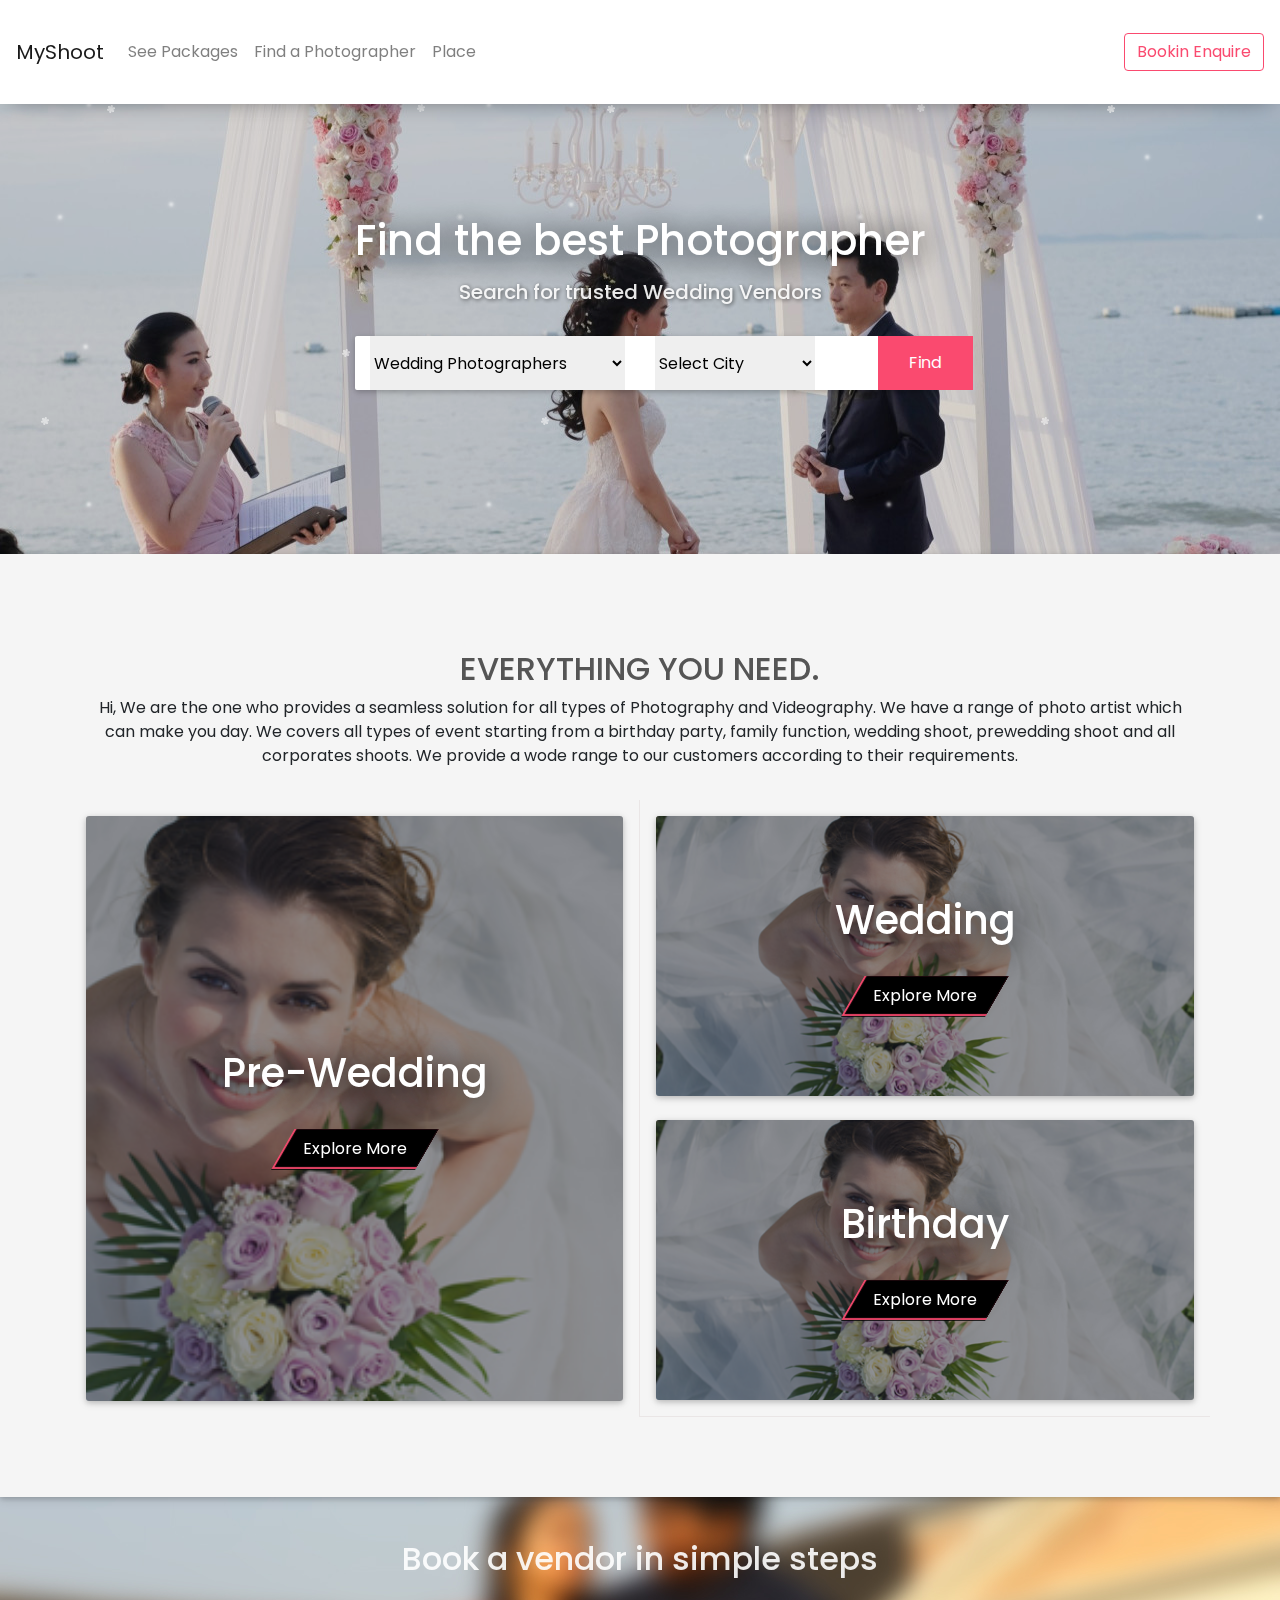
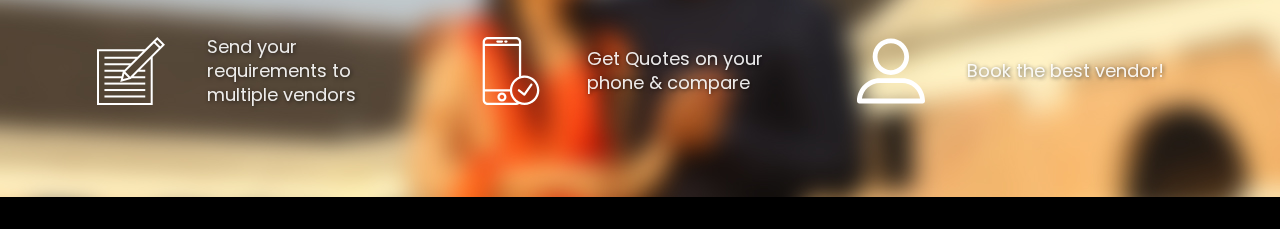
==== index.html @ 4dce5f22 "banner-2 changes" ====
<!DOCTYPE html>
<html>
<head>
	<meta charset="utf-8">
    <meta name="viewport" content="width=device-width, initial-scale=1, shrink-to-fit=no">
    <!-- Bootstrap CSS -->
   <!--  <link rel="stylesheet" href="https://maxcdn.bootstrapcdn.com/bootstrap/4.0.0/css/bootstrap.min.css" integrity="sha384-Gn5384xqQ1aoWXA+058RXPxPg6fy4IWvTNh0E263XmFcJlSAwiGgFAW/dAiS6JXm" crossorigin="anonymous"> -->
   <link rel="stylesheet" type="text/css" href="thirdParty/bootstrap-v4/css/bootstrap.min.css">
      <!-- Google Fonts -->
    <!-- <link href="https://fonts.googleapis.com/css?family=Open+Sans:400,600,700" rel="stylesheet"> -->
    <link href="https://fonts.googleapis.com/css?family=Poppins:400,500,600,700" rel="stylesheet">
	<!-- <link href="https://fonts.googleapis.com/css?family=Open+Sans:300,400" rel="stylesheet">
	<script src="https://ajax.googleapis.com/ajax/libs/jquery/3.3.1/jquery.min.js"></script> -->
	<!-- <script src="js/jquery.min.js"></script> -->
	<!-- <link rel="stylesheet" href="css/font-awesome.css"> -->
	<link rel="stylesheet" href="css/global.css">
</head>
<style type="text/css">

</style>
<body>
	<header>
		<nav class="navbar fixed-top navbar-expand-lg navbar-light bg-light nav-down">
		  <a class="navbar-brand" href="#">MyShoot</a>
		  <button class="navbar-toggler" type="button" data-toggle="collapse" data-target="#navbarTogglerDemo02" aria-controls="navbarTogglerDemo02" aria-expanded="false" aria-label="Toggle navigation">
		    <span class="navbar-toggler-icon"></span>
		  </button>

		  <div class="collapse navbar-collapse" id="navbarTogglerDemo02">
		    <ul class="navbar-nav mr-auto mt-2 mt-lg-0">
		      <li class="nav-item">
		        <a class="nav-link" href="#">See Packages <span class="sr-only">(current)</span></a>
		      </li>
		      <li class="nav-item">
		        <a class="nav-link" href="#">Find a Photographer</a>
		      </li>
		      <li class="nav-item">
		        <a class="nav-link" href="#">Place</a>
		      </li>
		    </ul>
		    <form class="form-inline my-2 my-lg-0">
		      <!-- <input class="form-control mr-sm-2" type="search" placeholder="Search"> -->
		      <button class="btn btn-outline-success my-2 my-sm-0" type="submit">Bookin Enquire</button>
		    </form>
		  </div>
		</nav>
	</header>

	<div class="outer-wrapper">
		<div class="parallaxContainer"><!--parallaxContainer start-->
			<div id="snow"></div>
			<section>
				<h1>Find the best Photographer</h1>
				<h2>Search for trusted Wedding Vendors</h2>
				<div class="banner-search">
					<div class="container">
						<div class="row">
						<div class="col-md-6">
							<select>
							  <option value="photographers">Wedding Photographers </option>
							  <option value="saab">Saab</option>
							  <option value="mercedes">Mercedes</option>
							  <option value="audi">Audi</option>
							</select>
						</div>
						<div class="col-md-4">
							<select>
							  <option value="city">Select City</option>
							  <option value="saab">Saab</option>
							  <option value="mercedes">Mercedes</option>
							  <option value="audi">Audi</option>
							</select>
						</div>
						<div class="col-md-2 find">
							<button type="button" class="btn">Find</button>
						</div>
						</div>
					</div>
				</div>
		    </section>
			 <div class="parallax">
			 	<div class="overlay"></div>
			 	<img src="img/parallax/1.jpg" alt="testing">
			 </div>	
		</div><!--parallaxContainer closed-->

		<div class="wrapper shoot"><!--wrapper start-->
			<div class="container">
				<div class="row">
						<div class="col-md-12 shoot__type">
							<h2>EVERYTHING YOU NEED.</h2>
							<p>Hi, We are the one who provides a seamless solution for all types of Photography and Videography. We have a range of photo artist which can make you day. We covers all types of event starting from a birthday party, family function, wedding shoot, prewedding shoot and all corporates shoots. We provide a wode range to our customers according to their requirements.</p>
						</div>
						<div class="col-md-6 shoot__type" style="border-right: 1px solid #eae6e6;" >
							<a href="#" style="background-image: url(img/thumb/01.jpg)">
								<div class="content-container">
									<h2>Pre-Wedding</h2>
									<div class="button scan-glitch">
                     					<span class="background-container"></span>
				                        <span class="text">Explore More</span>
				                    </div>
								</div>	
							</a>
						</div>
						<div class="col-md-6 shoot__type" style="border-bottom: 1px solid #eae6e6;" >
							<div style="margin-bottom: 1.5rem;">
								<a href="#" style="background-image: url(img/thumb/01.jpg)">
									<div class="content-container">
										<h2>Wedding</h2>
										<div class="button scan-glitch">
                         					<span class="background-container"></span>
					                        <span class="text">Explore More</span>
					                    </div>
									</div>	
								</a>
							</div>
							<div>
								<a href="#" style="background-image: url(img/thumb/01.jpg)">
									<div class="content-container">
										<h2>Birthday</h2>
										<div class="button scan-glitch">
                         					<span class="background-container"></span>
					                        <span class="text">Explore More</span>
					                    </div>
									</div>	
								</a>
							</div>
						</div>		
				 </div>
			</div>
		</div><!--wrapper closed-->

		<div class="parallaxContainer vendors"><!--parallaxContainer start-->
		    <div class="section">
		      <div class="container">
		        <div class="row">
		          <h2>Book a vendor in simple steps</h2>
		        </div>

		        <div class="row">
		        	<ul class="col-md-12">
		        		<li class="col-md-4 col-sm-12">
		        			<div class="col-md-4 icon"><img src="img/icon/note.svg"/></div>
		        			<div class="col-md-8 content">Send your requirements to multiple vendors</div>
		        		</li>
		        		<li class="col-md-4 col-sm-12">
		        			<div class="col-md-4 icon"><img src="img/icon/smartphone.svg"/></div>
		        			<div class="col-md-8 content">Get Quotes on your phone & compare</div>
		        		</li>
		        		<li class="col-md-4 col-sm-12">
			        		<div class="col-md-4 icon"><img src="img/icon/profile.svg"/></div>
			        		<div class="col-md-8 content">Book the best vendor!</div>
		        		</li>
		        	</ul>
	        	</div>

		      </div>
		    </div>
		    <div class="parallax">
		    	<img src="img/parallax/2.jpg" alt="testing">
		    </div>
	    </div><!--parallaxContainer closed-->


	</div><!--outer-wrapper closed-->
	<footer>
		
	</footer>

		<script type="text/javascript">
			// http://codepen.io/viriava/pen/LxLYRP
		ScrollHideNav = function(domRef) {
		// Hide Header on on scroll down		
		//this.didScroll;
		this.lastScrollTop = 0;
		this.delta = 5;
		this.navbarHeight = $(domRef).outerHeight();		
		this.domRef = domRef;
		var instance = this;

		this.hasScrolled = function() {
		    var st = $(window).scrollTop();
		    
		    // Make sure they scroll more than delta
		    /*if(Math.abs(lastScrollTop - st) <= delta)
		        return;*/
		    
		    // If they scrolled down and are past the navbar, add class .nav-up.
		    // This is necessary so you never see what is "behind" the navbar.
		    if (st > instance.lastScrollTop /*&& st > navbarHeight*/){
		        // Scroll Down
		        $(instance.domRef).removeClass('nav-down').addClass('nav-up');
		    } else {
		        // Scroll Up
		        if(st + $(window).height() < $(document).height()) {
		            $(instance.domRef).removeClass('nav-up').addClass('nav-down');
		        }
		    }
		    
		    instance.lastScrollTop = st;
		};		
	};
	var scrollHideNav = new ScrollHideNav('.navbar');

	$(window).scroll(function(event){
	    scrollHideNav.hasScrolled();   
	});			
			
			
		</script>


		<script src="https://code.jquery.com/jquery-3.3.1.slim.min.js" integrity="sha384-q8i/X+965DzO0rT7abK41JStQIAqVgRVzpbzo5smXKp4YfRvH+8abtTE1Pi6jizo" crossorigin="anonymous"></script>
		<script src="https://cdnjs.cloudflare.com/ajax/libs/popper.js/1.14.3/umd/popper.min.js" integrity="sha384-ZMP7rVo3mIykV+2+9J3UJ46jBk0WLaUAdn689aCwoqbBJiSnjAK/l8WvCWPIPm49" crossorigin="anonymous"></script>
		<script src="https://stackpath.bootstrapcdn.com/bootstrap/4.1.1/js/bootstrap.min.js" integrity="sha384-smHYKdLADwkXOn1EmN1qk/HfnUcbVRZyYmZ4qpPea6sjB/pTJ0euyQp0Mk8ck+5T" crossorigin="anonymous"></script>

		<script src="thirdParty/js/materialize.js"></script>
        <script src="thirdParty/js/init.js"></script>

</body>
---- css/global.css ----
/*-----VARIABLES-----*/
body {
  /*font-family: 'Open Sans', sans-serif;*/
  font-family: 'Poppins', sans-serif; }

header .navbar {
  padding-top: 2rem;
  padding-bottom: 2rem; }
header .navbar.bg-light {
  background-color: #ffffff !important;
  -o-box-shadow: 0px 0px 25px -10px;
  -ms-box-shadow: 0px 0px 25px -10px;
  -moz-box-shadow: 0px 0px 25px -10px;
  -webkit-box-shadow: 0px 0px 25px -10px;
  box-shadow: 0px 0px 25px -10px; }
header .navbar button {
  border-color: #fa4a6f;
  color: #fa4a6f; }
  header .navbar button:hover {
    color: #ffffff;
    background: #fa4a6f;
    border-color: #fa4a6f; }

.nav-up {
  top: -69px; }

.outer-wrapper {
  /*display: flex;*/
  position: relative;
  margin-top: 54px; }

h1 {
  font-size: 2.5rem;
  line-height: 110%;
  color: #009688; }

.overlay {
  background: rgba(0, 0, 0, 0.15);
  position: absolute;
  height: 100%;
  z-index: 1;
  width: 100%; }

.parallaxContainer {
  width: 100%;
  height: auto;
  display: flex;
  line-height: 0;
  flex-wrap: wrap;
  background-size: cover;
  overflow: hidden;
  min-height: 500px;
  position: relative;
  align-items: center;
  justify-content: center;
  color: rgba(255, 255, 255, 0.9); }
  .parallaxContainer section {
    z-index: 312;
    text-align: center; }
    .parallaxContainer section h1 {
      font-size: 42px;
      color: #ffffff;
      margin: 0 0 1rem 0;
      text-shadow: -0.98px 0.17731rem 2rem #000001; }
    .parallaxContainer section h2 {
      font-size: 20px;
      text-shadow: 1px 1px 4px rgba(0, 0, 0, 0.6); }
    .parallaxContainer section .banner-search {
      background: #ffffff;
      border-radius: 2px;
      margin-top: 2rem;
      transition: box-shadow .25s;
      box-shadow: 0 2px 5px 0 rgba(0, 0, 0, 0.16), 0 2px 10px 0 rgba(0, 0, 0, 0.12); }
      .parallaxContainer section .banner-search select {
        width: 100%;
        border: none;
        padding: 0.91em 0; }
      .parallaxContainer section .banner-search .find {
        padding: 0; }
        .parallaxContainer section .banner-search .find button {
          width: 100%;
          height: 100%;
          color: #ffffff;
          border-radius: 0;
          background: #fa4a6f;
          position: absolute;
          border: none !important; }
          @media (min-width: 320px) and (max-width: 767px) {
            .parallaxContainer section .banner-search .find button {
              position: relative; } }
  .parallaxContainer .parallax {
    position: absolute;
    top: 0;
    left: 0;
    right: 0;
    bottom: 0;
    z-index: -1; }
    .parallaxContainer .parallax img {
      opacity: 0;
      position: absolute;
      left: 50%;
      bottom: 0;
      min-width: 100%;
      min-height: 100%;
      -webkit-transform: translate3d(0, 0, 0);
      transform: translate3d(0, 0, 0);
      -webkit-transform: translateX(-50%);
      transform: translateX(-50%); }

.wrapper {
  position: relative;
  padding: 5rem 0;
  background: #f5f5f5;
  box-shadow: 0 2px 5px 0 rgba(0, 0, 0, 0.16), 0 2px 10px 0 rgba(0, 0, 0, 0.12);
  transition: box-shadow .25s; }

.wrapper.shoot {
  box-shadow: 0 2px 5px 0 rgba(0, 0, 0, 0.16), 0 2px 10px 0 rgba(0, 0, 0, 0.12);
  text-align: center;
  transition: box-shadow .25s; }
  .wrapper.shoot .shoot__type {
    padding: 1rem; }
    .wrapper.shoot .shoot__type h2 {
      color: #555; }
    .wrapper.shoot .shoot__type a {
      height: 100%;
      display: block;
      padding-top: 40%;
      min-height: 280px;
      background: center/cover no-repeat;
      position: relative;
      text-transform: none;
      border-radius: 3px;
      transition: box-shadow .25s;
      box-shadow: 0 2px 5px 0 rgba(0, 0, 0, 0.16), 0 2px 10px 0 rgba(0, 0, 0, 0.12); }
      .wrapper.shoot .shoot__type a:before {
        content: '';
        background: rgba(32, 35, 45, 0.5);
        width: 100%;
        height: 100%;
        top: 0;
        display: block;
        position: absolute;
        border-radius: 3px; }
      .wrapper.shoot .shoot__type a .content-container {
        position: absolute;
        top: 50%;
        -webkit-transform: translateY(-50%);
        transform: translateY(-50%);
        left: 0;
        right: 0;
        text-align: center; }
        .wrapper.shoot .shoot__type a .content-container h2 {
          letter-spacing: 0;
          color: #ffffff;
          font-size: 2.5em;
          position: relative;
          text-shadow: 1px 1px 4px rgba(0, 0, 0, 0.6);
          text-shadow: -0.98px 0.17731rem 2rem #000001; }
        .wrapper.shoot .shoot__type a .content-container .button {
          display: flex;
          flex-wrap: wrap;
          justify-content: center;
          align-self: center;
          width: 9rem;
          padding: .5rem 1rem;
          margin: 2rem auto 0 auto;
          position: relative; }
          .wrapper.shoot .shoot__type a .content-container .button .background-container {
            position: absolute;
            top: 0;
            left: 0;
            right: 0;
            bottom: 0;
            background: #000;
            box-shadow: 1px -1px 1px 1px #fa4a6f inset;
            -webkit-transform: skewX(-30deg);
            transform: skewX(-30deg);
            -webkit-backface-visibility: hidden;
            backface-visibility: hidden; }
          .wrapper.shoot .shoot__type a .content-container .button .text {
            color: #ffffff;
            display: inline-block;
            vertical-align: middle;
            position: relative; }

.vendors {
  min-height: 300px; }
  .vendors .row h2 {
    display: flex;
    width: 100%;
    flex-wrap: wrap;
    justify-content: center; }
  .vendors .row ul {
    width: 100%;
    padding: 0;
    margin: 3rem 0;
    display: flex; }
    .vendors .row ul li {
      display: flex;
      padding-left: 0;
      text-align: left;
      line-height: 20px;
      align-items: center;
      list-style-type: none; }
      .vendors .row ul li .icon {
        text-align: center; }
        .vendors .row ul li .icon img {
          position: relative;
          width: 75%;
          max-width: 68px;
          min-width: 45px; }
      .vendors .row ul li .content {
        font-size: 18px;
        line-height: 24px;
        text-shadow: 1px 1px 4px rgba(0, 0, 0, 0.6); }

footer {
  background: #000000;
  padding: 1rem 0; }

/*.wrapper.shoot {*/
	/*position: fixed;
	background: #000000;
    right: 0;
    height: 100%;*/
  /*  position: relative;

	a {
		 position: relative;
		 width: (100%/3);*/
/* width: (100% - 5%);*/
/* margin: 7px auto 0 auto;*/
/*.shoot__type {*/
	/*height: 100%;
    display: flex;*/
/*  align-items: center;
  justify-content: center;*/
	/*transition: box-shadow .25s;
	box-shadow: $shadow;
	border-radius: 2px;
    background: center/cover no-repeat;
    position: relative;
    text-transform: none;*/
	/*&:before {
 	    content: '';
	    background:rgba(0,0,0,0.3)*/
/*rgba(255, 250, 251, 0.43)*/
/*rgba(242, 239, 232, 0.5215686274509804)*/
/*rgba(0, 0, 0, 0.47);*/
/*#ff00001c;*/
			  /*  width: 100%;
			    height: 100%;
			    display: block;
			    position: absolute;
			 };
*/
			/* section {
			 	position: absolute;

			 	h2 {
			 		color:$white;*/
/*#ff5aa6;*/
		 	/*}
		 }
	}
}*/
	/*height: 100%;
	    display: flex;
	    padding-top: 30%;
	    -webkit-clip-path: polygon(0% 15%, 15% 15%, 15% 0%, 85% 0%, 85% 15%, 100% 15%, 100% 85%, 85% 85%, 85% 100%, 15% 100%, 15% 85%, 0% 85%);
clip-path: polygon(0% 15%, 15% 15%, 15% 0%, 85% 0%, 85% 15%, 100% 15%, 100% 85%, 85% 85%, 85% 100%, 15% 100%, 15% 85%, 0% 85%);
	    align-items: center;
	    justify-content: center;
		transition: box-shadow .25s;
		box-shadow: $shadow;
		border-radius: 2px;
	    background: center/cover no-repeat;
	    position: relative;
	    text-transform: none;*/
/*}*/
#snow {
  background: none;
  background-image: url("../img/snow/sn1.png"), url("../img/snow/sn2.png"), url("../img/snow/sn3.png");
  height: 100%;
  left: 0;
  position: absolute;
  top: 0;
  width: 100%;
  z-index: 1;
  -webkit-animation: snow 10s linear infinite;
  -moz-animation: snow 10s linear infinite;
  -ms-animation: snow 10s linear infinite;
  animation: snow 10s linear infinite; }

@keyframes snow {
  0% {
    background-position: 0px 0px, 0px 0px, 0px 0px; }
  50% {
    background-position: 500px 500px, 100px 200px, -100px 150px; }
  100% {
    background-position: 500px 1000px, 200px 400px, -100px 300px; } }
@-moz-keyframes snow {
  0% {
    background-position: 0px 0px, 0px 0px, 0px 0px; }
  50% {
    background-position: 500px 500px, 100px 200px, -100px 150px; }
  100% {
    background-position: 400px 1000px, 200px 400px, 100px 300px; } }
@-webkit-keyframes snow {
  0% {
    background-position: 0px 0px, 0px 0px, 0px 0px; }
  50% {
    background-position: 500px 500px, 100px 200px, -100px 150px; }
  100% {
    background-position: 500px 1000px, 200px 400px, -100px 300px; } }
@-ms-keyframes snow {
  0% {
    background-position: 0px 0px, 0px 0px, 0px 0px; }
  50% {
    background-position: 500px 500px, 100px 200px, -100px 150px; }
  100% {
    background-position: 500px 1000px, 200px 400px, -100px 300px; } }

/*# sourceMappingURL=global.css.map */
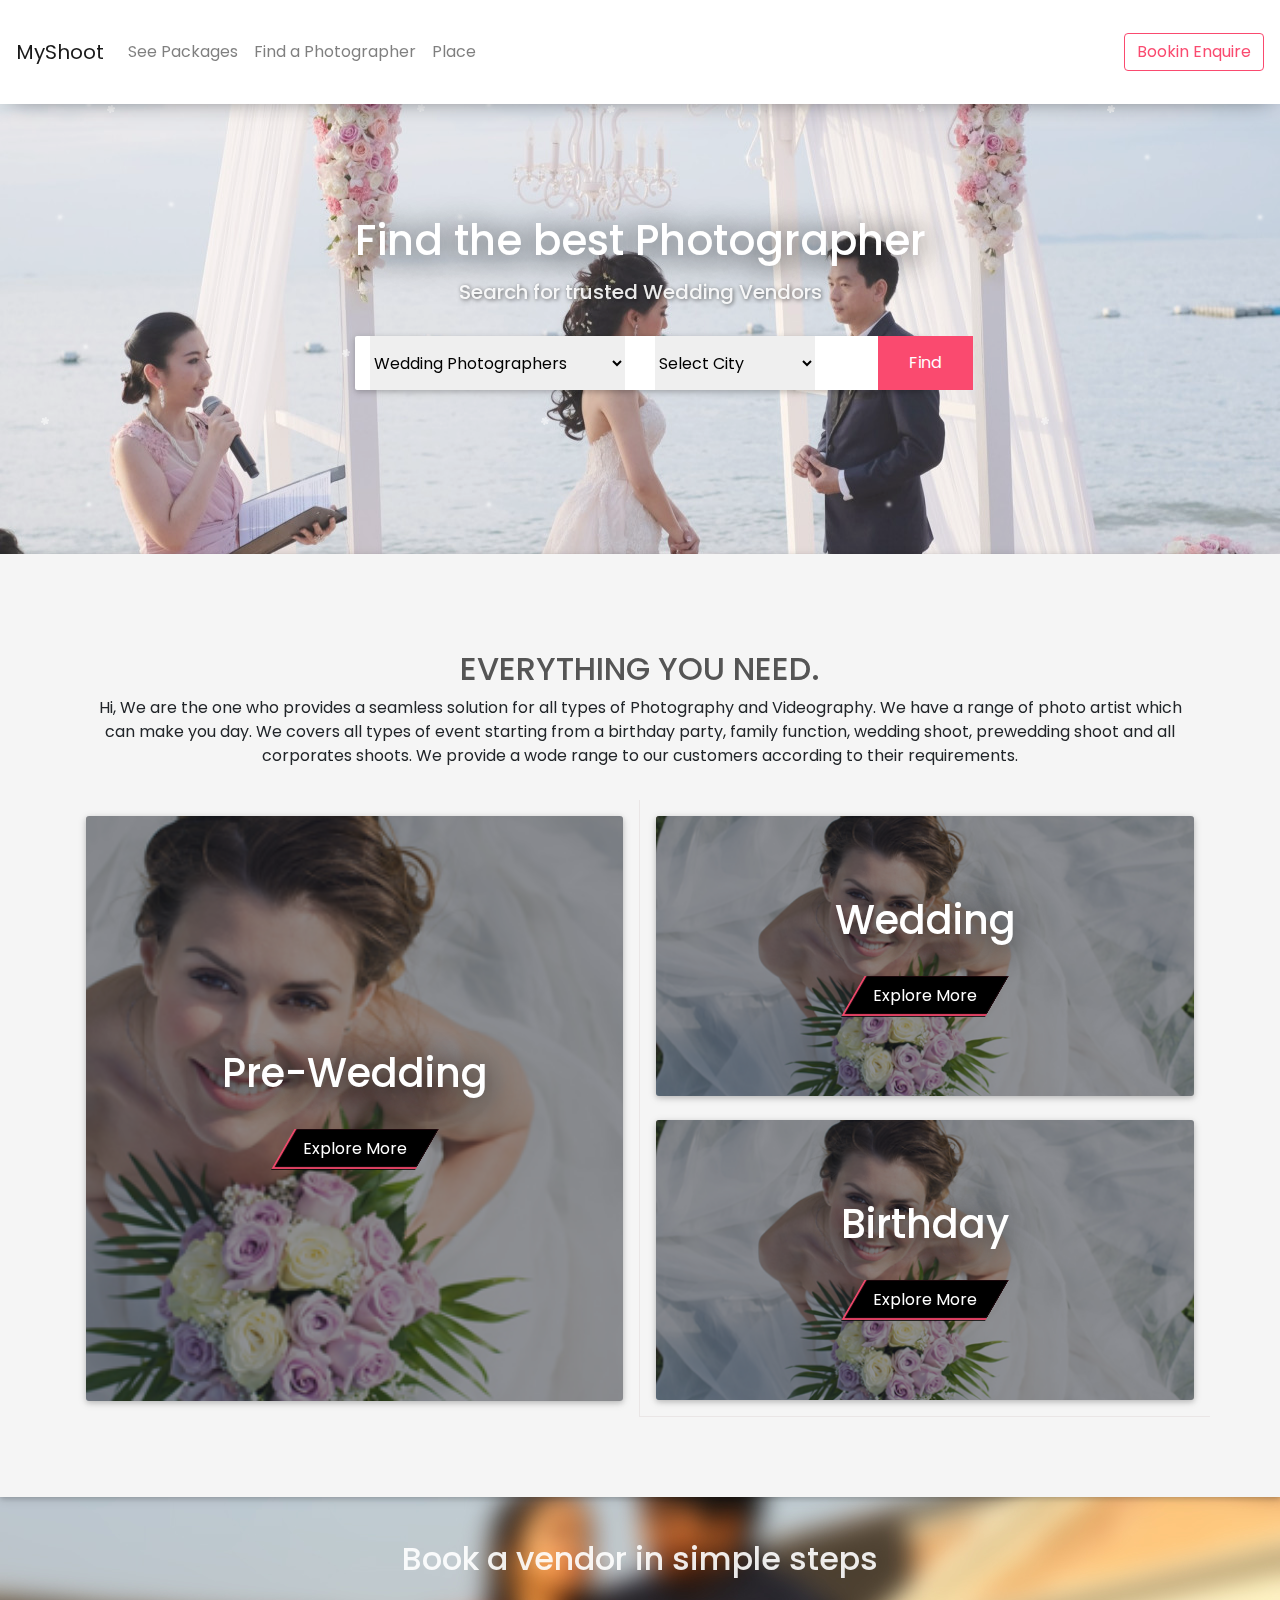
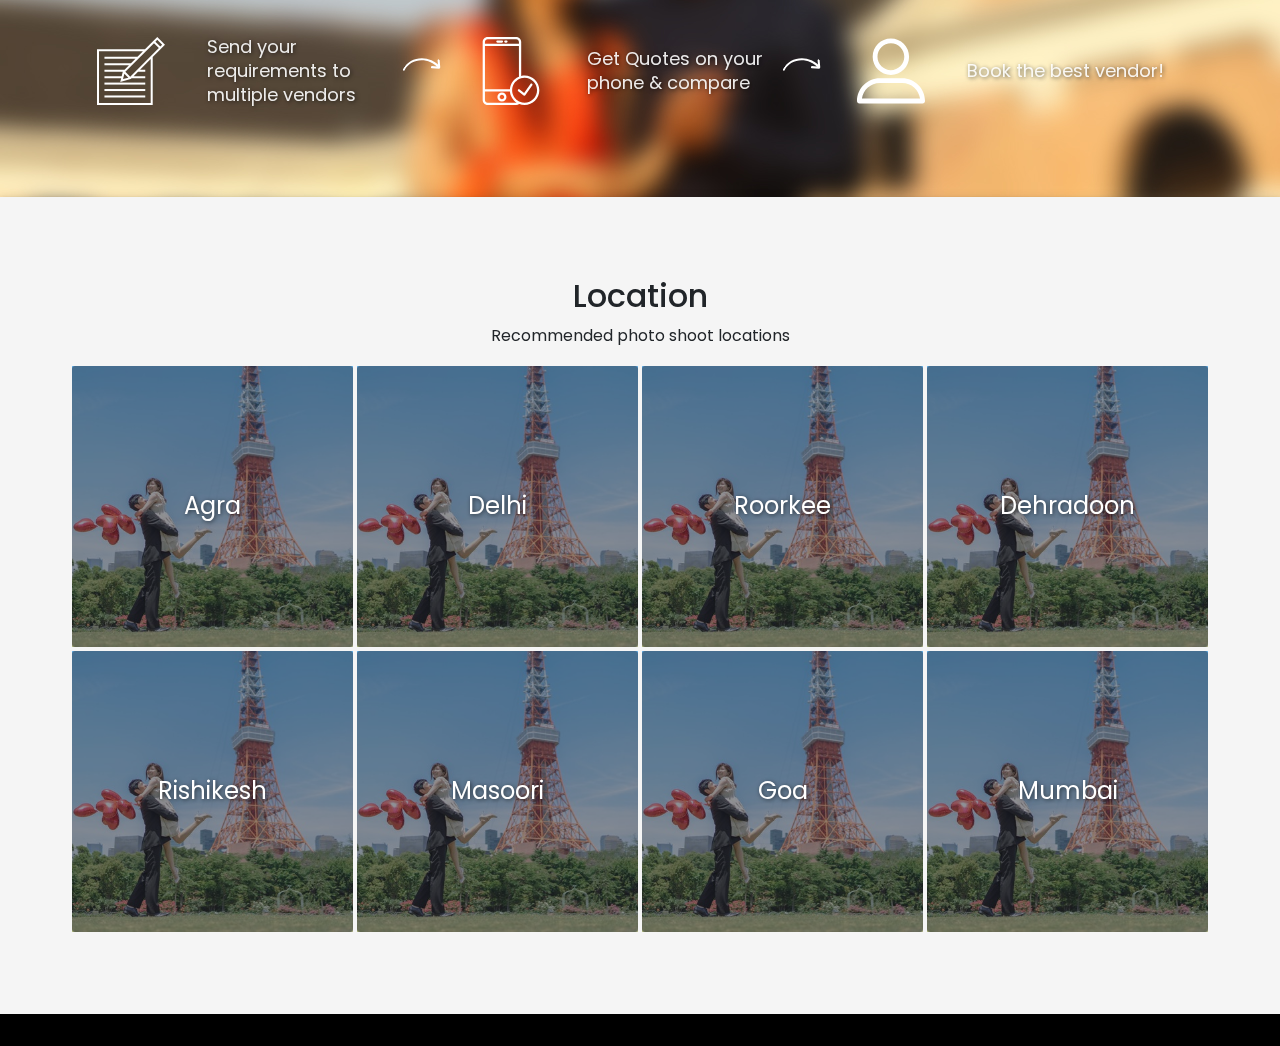
==== commit 59a9cdd1: "grid" ====
--- a/index.html
+++ b/index.html
@@ -161,6 +161,70 @@
 		    </div>
 	    </div><!--parallaxContainer closed-->
 
+	    <div class="wrapper grid">
+	    	<div class="container">
+	    		<div class="row">
+	    			<section>
+	    				<h2>Location</h2>
+	    				<p>Recommended photo shoot locations</p>
+	    			</section>
+
+	    			<div class="col-md-12">
+	    				<div class="row thumbs">
+	    				<div class="col-md-3">
+		    					<a href="#">
+		    						<img src="img/thumb/1.jpeg">
+		    						<span class="title">Agra</span>
+		    					</a>
+		    				</div>
+		    				<div class="col-md-3">
+		    					<a href="#">
+		    						<img src="img/thumb/1.jpeg">
+		    						<span class="title">Delhi</span>
+		    					</a>
+		    				</div>
+		    				<div class="col-md-3">
+		    					<a href="#">
+		    						<img src="img/thumb/1.jpeg">
+		    						<span class="title">Roorkee</span>
+		    					</a>
+		    				</div>
+		    				<div class="col-md-3">
+		    					<a href="#">
+		    						<img src="img/thumb/1.jpeg">
+		    						<span class="title">Dehradoon</span>
+		    					</a>
+		    				</div>
+		    				<div class="col-md-3">
+		    					<a href="#">
+		    						<img src="img/thumb/1.jpeg">
+		    						<span class="title">Rishikesh</span>
+		    					</a>
+		    				</div>
+		    				<div class="col-md-3">
+		    					<a href="#">
+		    						<img src="img/thumb/1.jpeg">
+		    						<span class="title">Masoori</span>
+		    					</a>
+		    				</div>
+		    				<div class="col-md-3">
+		    					<a href="#">
+		    						<img src="img/thumb/1.jpeg">
+		    						<span class="title">Goa</span>
+		    					</a>
+		    				</div>
+		    				<div class="col-md-3">
+		    					<a href="#">
+		    						<img src="img/thumb/1.jpeg">
+		    						<span class="title">Mumbai</span>
+		    					</a>
+		    				</div>
+	    				</div>
+	    			</div>
+	    		</div>
+	    	</div>
+	    </div>
+
 
 	</div><!--outer-wrapper closed-->
 	<footer>
--- a/css/global.css
+++ b/css/global.css
@@ -35,7 +35,8 @@
   color: #009688; }
 
 .overlay {
-  background: rgba(0, 0, 0, 0.15);
+  background: rgba(239, 227, 227, 0.15);
+  /*rgba(0, 0, 0, 0.15);*/
   position: absolute;
   height: 100%;
   z-index: 1;
@@ -106,6 +107,9 @@
       transform: translate3d(0, 0, 0);
       -webkit-transform: translateX(-50%);
       transform: translateX(-50%); }
+      @media (min-width: 320px) and (max-width: 767px) {
+        .parallaxContainer .parallax img {
+          left: 0%; } }
 
 .wrapper {
   position: relative;
@@ -214,6 +218,48 @@
         font-size: 18px;
         line-height: 24px;
         text-shadow: 1px 1px 4px rgba(0, 0, 0, 0.6); }
+      .vendors .row ul li:after {
+        content: '';
+        background-image: url(../img/icon/share.svg);
+        width: 30px;
+        transform: rotate(35deg);
+        background-repeat: no-repeat;
+        background-size: contain;
+        top: 10px;
+        right: 32px;
+        position: absolute;
+        height: 100px; }
+      .vendors .row ul li:last-child:after {
+        background-image: none; }
+
+.grid section {
+  width: 100%;
+  text-align: center; }
+.grid .thumbs div {
+  padding: 2px; }
+  .grid .thumbs div a {
+    display: flex;
+    flex-wrap: wrap;
+    position: relative;
+    align-items: center;
+    justify-content: center; }
+    .grid .thumbs div a img {
+      width: 100%; }
+    .grid .thumbs div a:after {
+      content: '';
+      background: rgba(32, 35, 45, 0.5);
+      width: 100%;
+      height: 100%;
+      top: 0;
+      display: block;
+      position: absolute;
+      border-radius: 3px; }
+    .grid .thumbs div a span {
+      position: absolute;
+      z-index: 56;
+      font-size: 1.5rem;
+      color: #fff;
+      text-shadow: 1px 1px 4px rgba(0, 0, 0, 0.6); }
 
 footer {
   background: #000000;
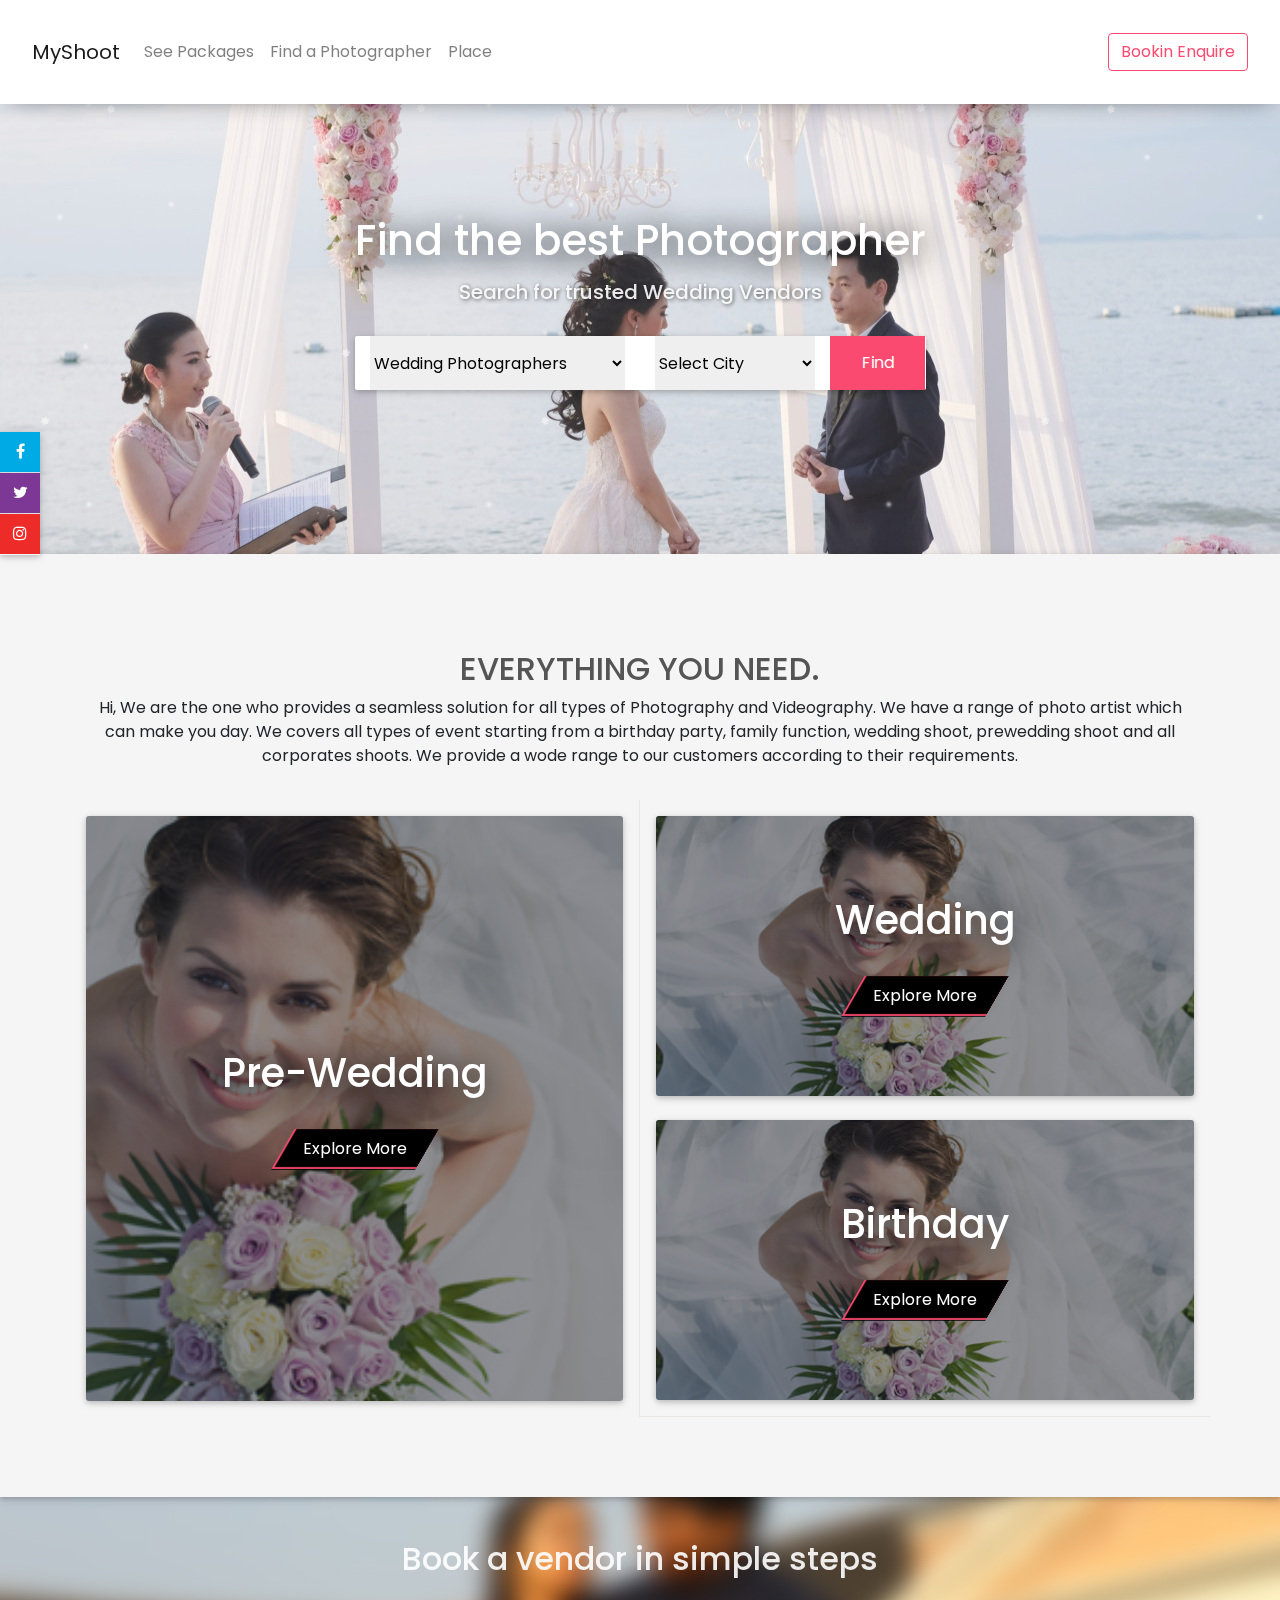
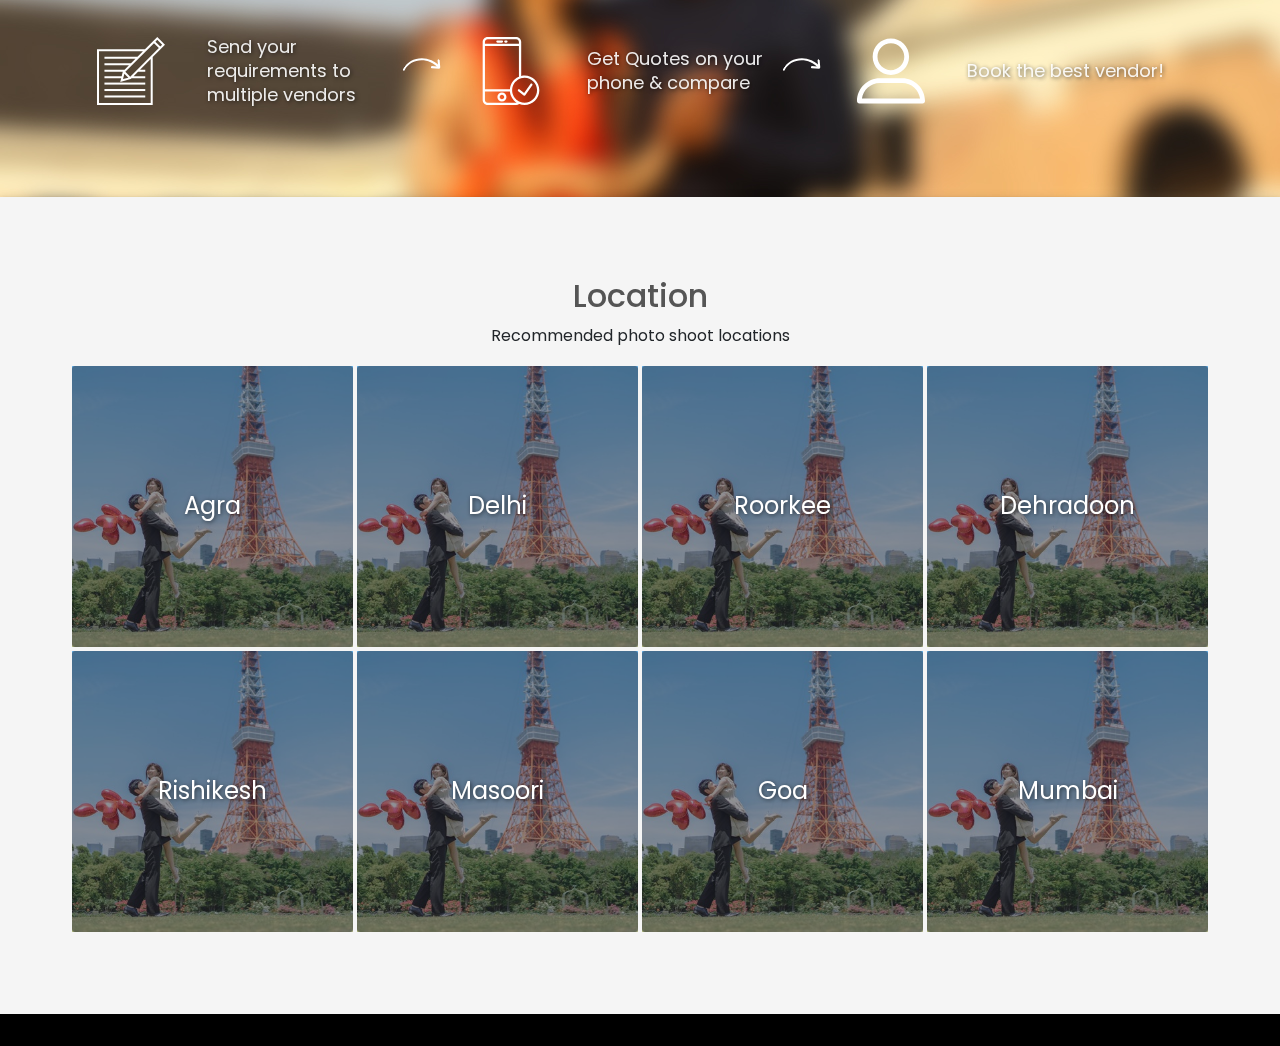
==== commit 55f809b1: "social share" ====
--- a/index.html
+++ b/index.html
@@ -11,16 +11,16 @@
     <link href="https://fonts.googleapis.com/css?family=Poppins:400,500,600,700" rel="stylesheet">
 	<!-- <link href="https://fonts.googleapis.com/css?family=Open+Sans:300,400" rel="stylesheet">
 	<script src="https://ajax.googleapis.com/ajax/libs/jquery/3.3.1/jquery.min.js"></script> -->
-	<!-- <script src="js/jquery.min.js"></script> -->
-	<!-- <link rel="stylesheet" href="css/font-awesome.css"> -->
 	<link rel="stylesheet" href="css/global.css">
+	<link rel="stylesheet" href="thirdParty/font-awesome/css/font-awesome.min.css">
+	<script src="thirdParty/js/jquery-1.11.4.min.js"></script>
 </head>
 <style type="text/css">
 
 </style>
 <body>
 	<header>
-		<nav class="navbar fixed-top navbar-expand-lg navbar-light bg-light nav-down">
+		<nav class="navbar fixed-top navbar-expand-lg navbar-light bg-light">
 		  <a class="navbar-brand" href="#">MyShoot</a>
 		  <button class="navbar-toggler" type="button" data-toggle="collapse" data-target="#navbarTogglerDemo02" aria-controls="navbarTogglerDemo02" aria-expanded="false" aria-label="Toggle navigation">
 		    <span class="navbar-toggler-icon"></span>
@@ -130,6 +130,7 @@
 			</div>
 		</div><!--wrapper closed-->
 
+	    
 		<div class="parallaxContainer vendors"><!--parallaxContainer start-->
 		    <div class="section">
 		      <div class="container">
@@ -225,55 +226,33 @@
 	    	</div>
 	    </div>
 
+	    <div class="social">
+	    	<div>
+		    	<a href="#" class="facebook" target="_blank">
+			    	<i class="fa fa-facebook"></i> 
+			    	<span>Facebook</span>
+		    	</a>
+		  	</div>
+		  	<div>
+		    	<a href="#" class="twitter" target="_blank">
+			    	<i class="fa fa-twitter"></i> 
+			    	<span>Facebook</span>
+		    	</a>
+		  	</div>
+		  	<div>
+		    	<a href="#" class="instagram" target="_blank">
+			    	<i class="fa fa-instagram"></i> 
+			    	<span>Facebook</span>
+		    	</a>
+		  	</div>
+		</div>
 
 	</div><!--outer-wrapper closed-->
 	<footer>
 		
 	</footer>
 
-		<script type="text/javascript">
-			// http://codepen.io/viriava/pen/LxLYRP
-		ScrollHideNav = function(domRef) {
-		// Hide Header on on scroll down		
-		//this.didScroll;
-		this.lastScrollTop = 0;
-		this.delta = 5;
-		this.navbarHeight = $(domRef).outerHeight();		
-		this.domRef = domRef;
-		var instance = this;
-
-		this.hasScrolled = function() {
-		    var st = $(window).scrollTop();
-		    
-		    // Make sure they scroll more than delta
-		    /*if(Math.abs(lastScrollTop - st) <= delta)
-		        return;*/
-		    
-		    // If they scrolled down and are past the navbar, add class .nav-up.
-		    // This is necessary so you never see what is "behind" the navbar.
-		    if (st > instance.lastScrollTop /*&& st > navbarHeight*/){
-		        // Scroll Down
-		        $(instance.domRef).removeClass('nav-down').addClass('nav-up');
-		    } else {
-		        // Scroll Up
-		        if(st + $(window).height() < $(document).height()) {
-		            $(instance.domRef).removeClass('nav-up').addClass('nav-down');
-		        }
-		    }
-		    
-		    instance.lastScrollTop = st;
-		};		
-	};
-	var scrollHideNav = new ScrollHideNav('.navbar');
-
-	$(window).scroll(function(event){
-	    scrollHideNav.hasScrolled();   
-	});			
-			
-			
-		</script>
-
-
+		
 		<script src="https://code.jquery.com/jquery-3.3.1.slim.min.js" integrity="sha384-q8i/X+965DzO0rT7abK41JStQIAqVgRVzpbzo5smXKp4YfRvH+8abtTE1Pi6jizo" crossorigin="anonymous"></script>
 		<script src="https://cdnjs.cloudflare.com/ajax/libs/popper.js/1.14.3/umd/popper.min.js" integrity="sha384-ZMP7rVo3mIykV+2+9J3UJ46jBk0WLaUAdn689aCwoqbBJiSnjAK/l8WvCWPIPm49" crossorigin="anonymous"></script>
 		<script src="https://stackpath.bootstrapcdn.com/bootstrap/4.1.1/js/bootstrap.min.js" integrity="sha384-smHYKdLADwkXOn1EmN1qk/HfnUcbVRZyYmZ4qpPea6sjB/pTJ0euyQp0Mk8ck+5T" crossorigin="anonymous"></script>
--- a/css/global.css
+++ b/css/global.css
@@ -3,9 +3,13 @@
   /*font-family: 'Open Sans', sans-serif;*/
   font-family: 'Poppins', sans-serif; }
 
+ul, li {
+  list-style: none; }
+
 header .navbar {
-  padding-top: 2rem;
-  padding-bottom: 2rem; }
+  padding: 2rem;
+  /*padding-top:2rem; 
+  padding-bottom:2rem;*/ }
 header .navbar.bg-light {
   background-color: #ffffff !important;
   -o-box-shadow: 0px 0px 25px -10px;
@@ -84,11 +88,13 @@
           color: #ffffff;
           border-radius: 0;
           background: #fa4a6f;
-          position: absolute;
-          border: none !important; }
-          @media (min-width: 320px) and (max-width: 767px) {
-            .parallaxContainer section .banner-search .find button {
-              position: relative; } }
+          position: relative;
+          border: none !important;
+          /*@media (min-width: 320px) and (max-width: 767px) {
+          	position: relative;
+          }*/ }
+          .parallaxContainer section .banner-search .find button:hover {
+            background: rgba(10, 10, 10, 0.82); }
   .parallaxContainer .parallax {
     position: absolute;
     top: 0;
@@ -235,6 +241,8 @@
 .grid section {
   width: 100%;
   text-align: center; }
+  .grid section h2 {
+    color: #555; }
 .grid .thumbs div {
   padding: 2px; }
   .grid .thumbs div a {
@@ -260,6 +268,49 @@
       font-size: 1.5rem;
       color: #fff;
       text-shadow: 1px 1px 4px rgba(0, 0, 0, 0.6); }
+
+.social {
+  z-index: 67;
+  position: fixed;
+  top: calc(432px);
+  box-shadow: 0 2px 5px 0 rgba(0, 0, 0, 0.16), 0 2px 10px 0 rgba(0, 0, 0, 0.12);
+  transition: box-shadow .25s; }
+  .social a {
+    color: #fff;
+    display: block;
+    height: 40px;
+    position: relative;
+    text-align: center;
+    line-height: 40px;
+    width: 40px;
+    margin-bottom: 1px;
+    z-index: 2; }
+    .social a:hover > span {
+      visibility: visible;
+      left: 41px;
+      opacity: 1; }
+    .social a span {
+      line-height: 40px;
+      left: 60px;
+      position: absolute;
+      text-align: center;
+      width: 120px;
+      visibility: hidden;
+      transition-duration: 0.5s;
+      z-index: 1;
+      opacity: 0; }
+  .social .facebook {
+    background-color: #00AAE5; }
+    .social .facebook span {
+      background-color: #00AAE5; }
+  .social .twitter {
+    background-color: #7D3895; }
+    .social .twitter span {
+      background-color: #7D3895; }
+  .social .instagram {
+    background-color: #ED2B29; }
+    .social .instagram span {
+      background-color: #ED2B29; }
 
 footer {
   background: #000000;
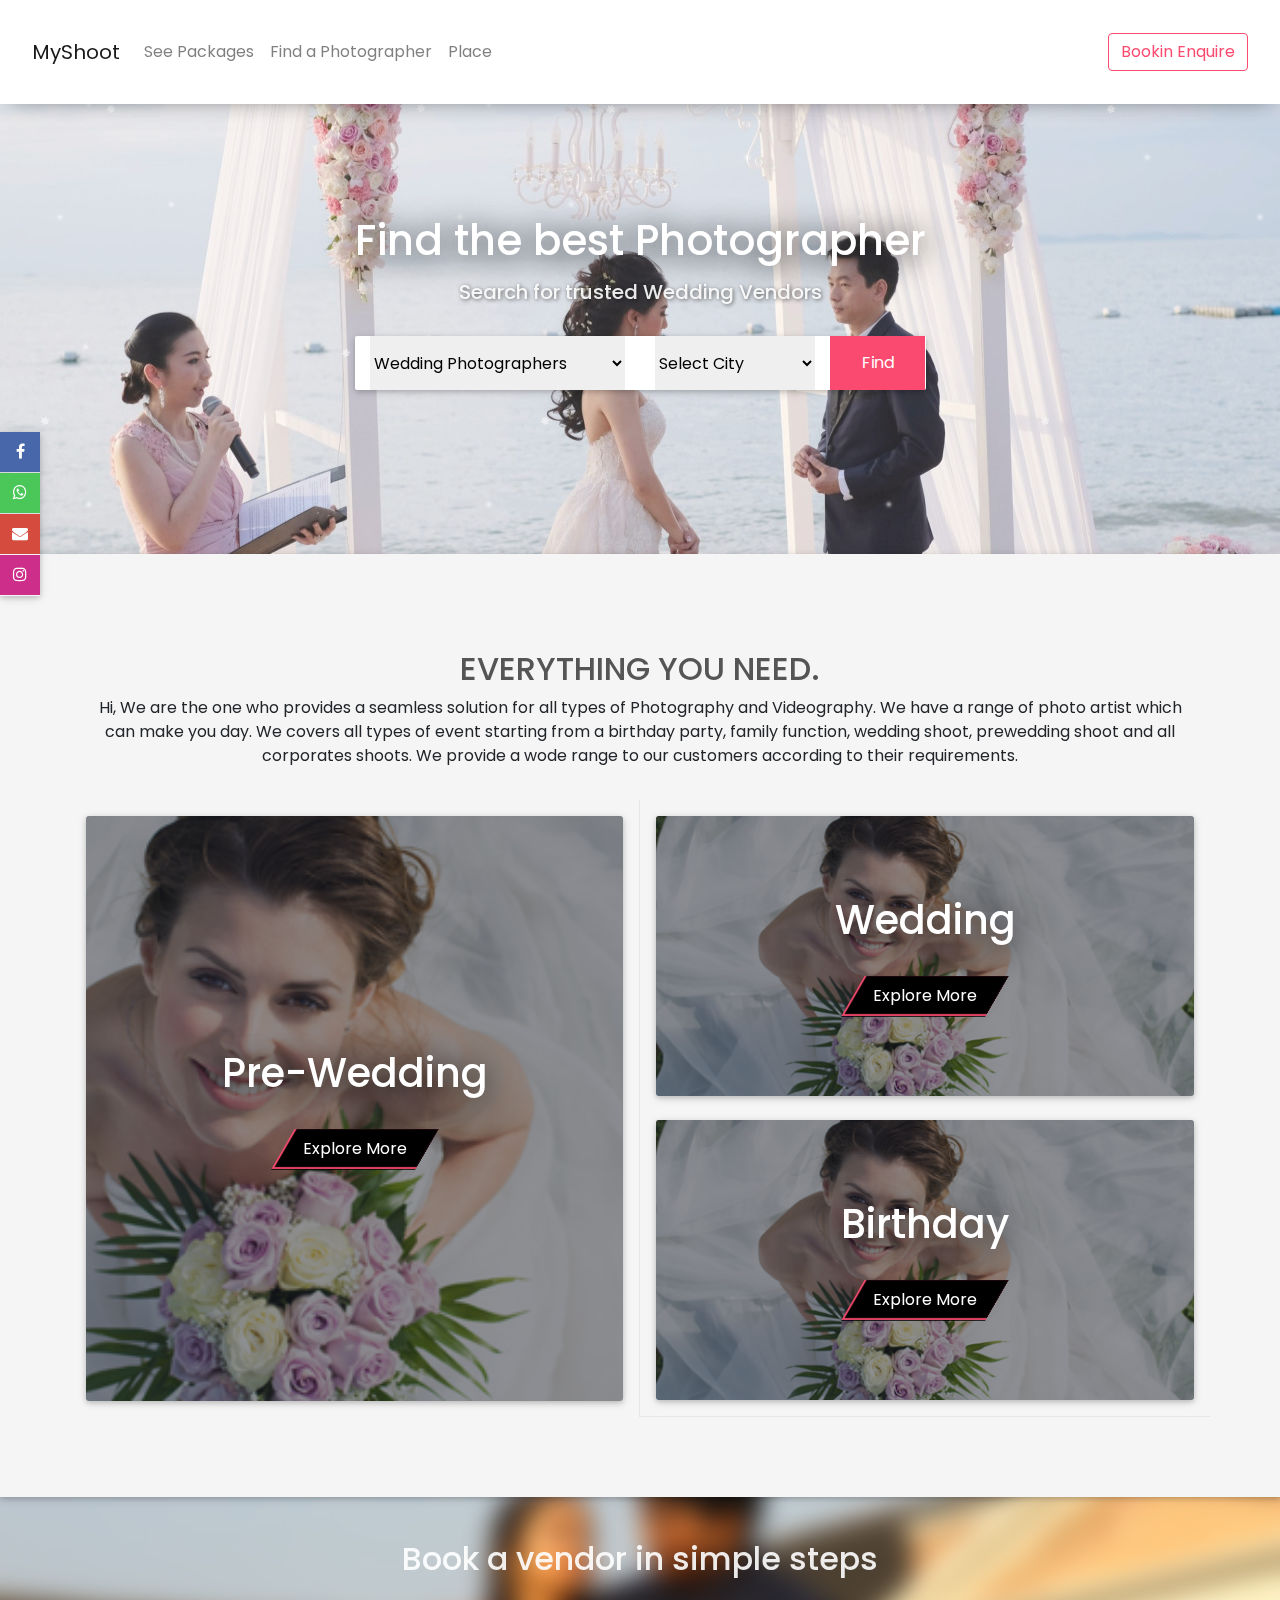
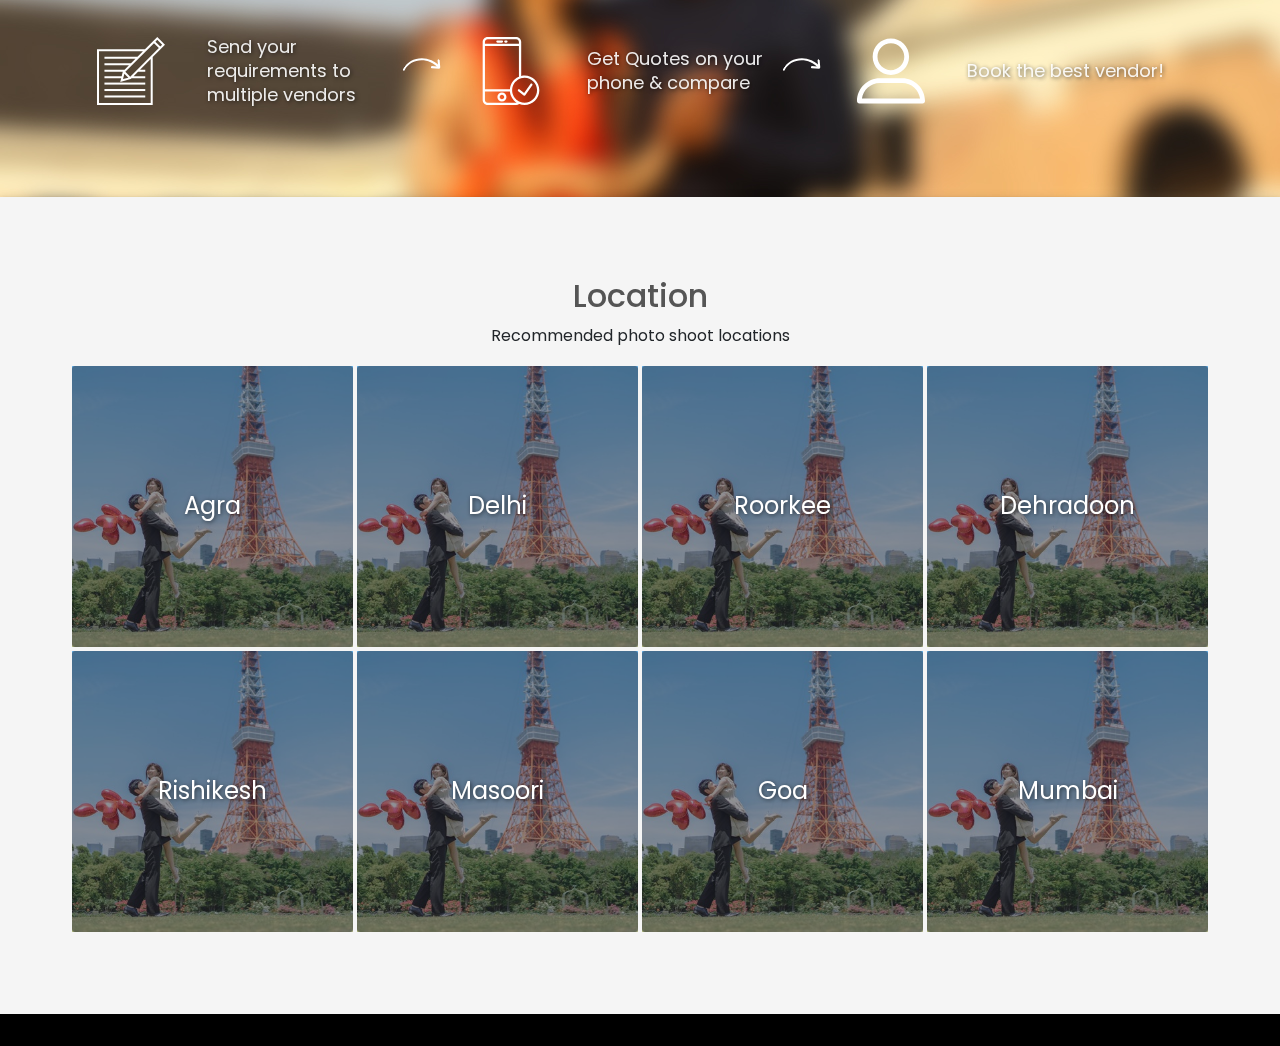
==== commit 77aeaec2: "social" ====
--- a/index.html
+++ b/index.html
@@ -234,15 +234,21 @@
 		    	</a>
 		  	</div>
 		  	<div>
-		    	<a href="#" class="twitter" target="_blank">
-			    	<i class="fa fa-twitter"></i> 
-			    	<span>Facebook</span>
+		    	<a href="#" class="whatsapp" target="_blank">
+			    	<i class="fa fa-whatsapp"></i> 
+			    	<span>Whatsapp</span>
+		    	</a>
+		  	</div>
+		  	<div>
+		    	<a href="#" class="email" target="_blank">
+			    	<i class="fa fa-envelope"></i> 
+			    	<span>Mail</span>
 		    	</a>
 		  	</div>
 		  	<div>
 		    	<a href="#" class="instagram" target="_blank">
 			    	<i class="fa fa-instagram"></i> 
-			    	<span>Facebook</span>
+			    	<span>Instagram</span>
 		    	</a>
 		  	</div>
 		</div>
--- a/css/global.css
+++ b/css/global.css
@@ -300,17 +300,25 @@
       z-index: 1;
       opacity: 0; }
   .social .facebook {
-    background-color: #00AAE5; }
+    background-color: #4867aa; }
     .social .facebook span {
-      background-color: #00AAE5; }
+      background-color: #4867aa; }
   .social .twitter {
     background-color: #7D3895; }
     .social .twitter span {
       background-color: #7D3895; }
+  .social .email {
+    background-color: #d54b3d; }
+    .social .email span {
+      background-color: #d54b3d; }
+  .social .whatsapp {
+    background-color: #4bc75a; }
+    .social .whatsapp span {
+      background-color: #4bc75a; }
   .social .instagram {
-    background-color: #ED2B29; }
+    background-color: #cd2e8a; }
     .social .instagram span {
-      background-color: #ED2B29; }
+      background-color: #cd2e8a; }
 
 footer {
   background: #000000;
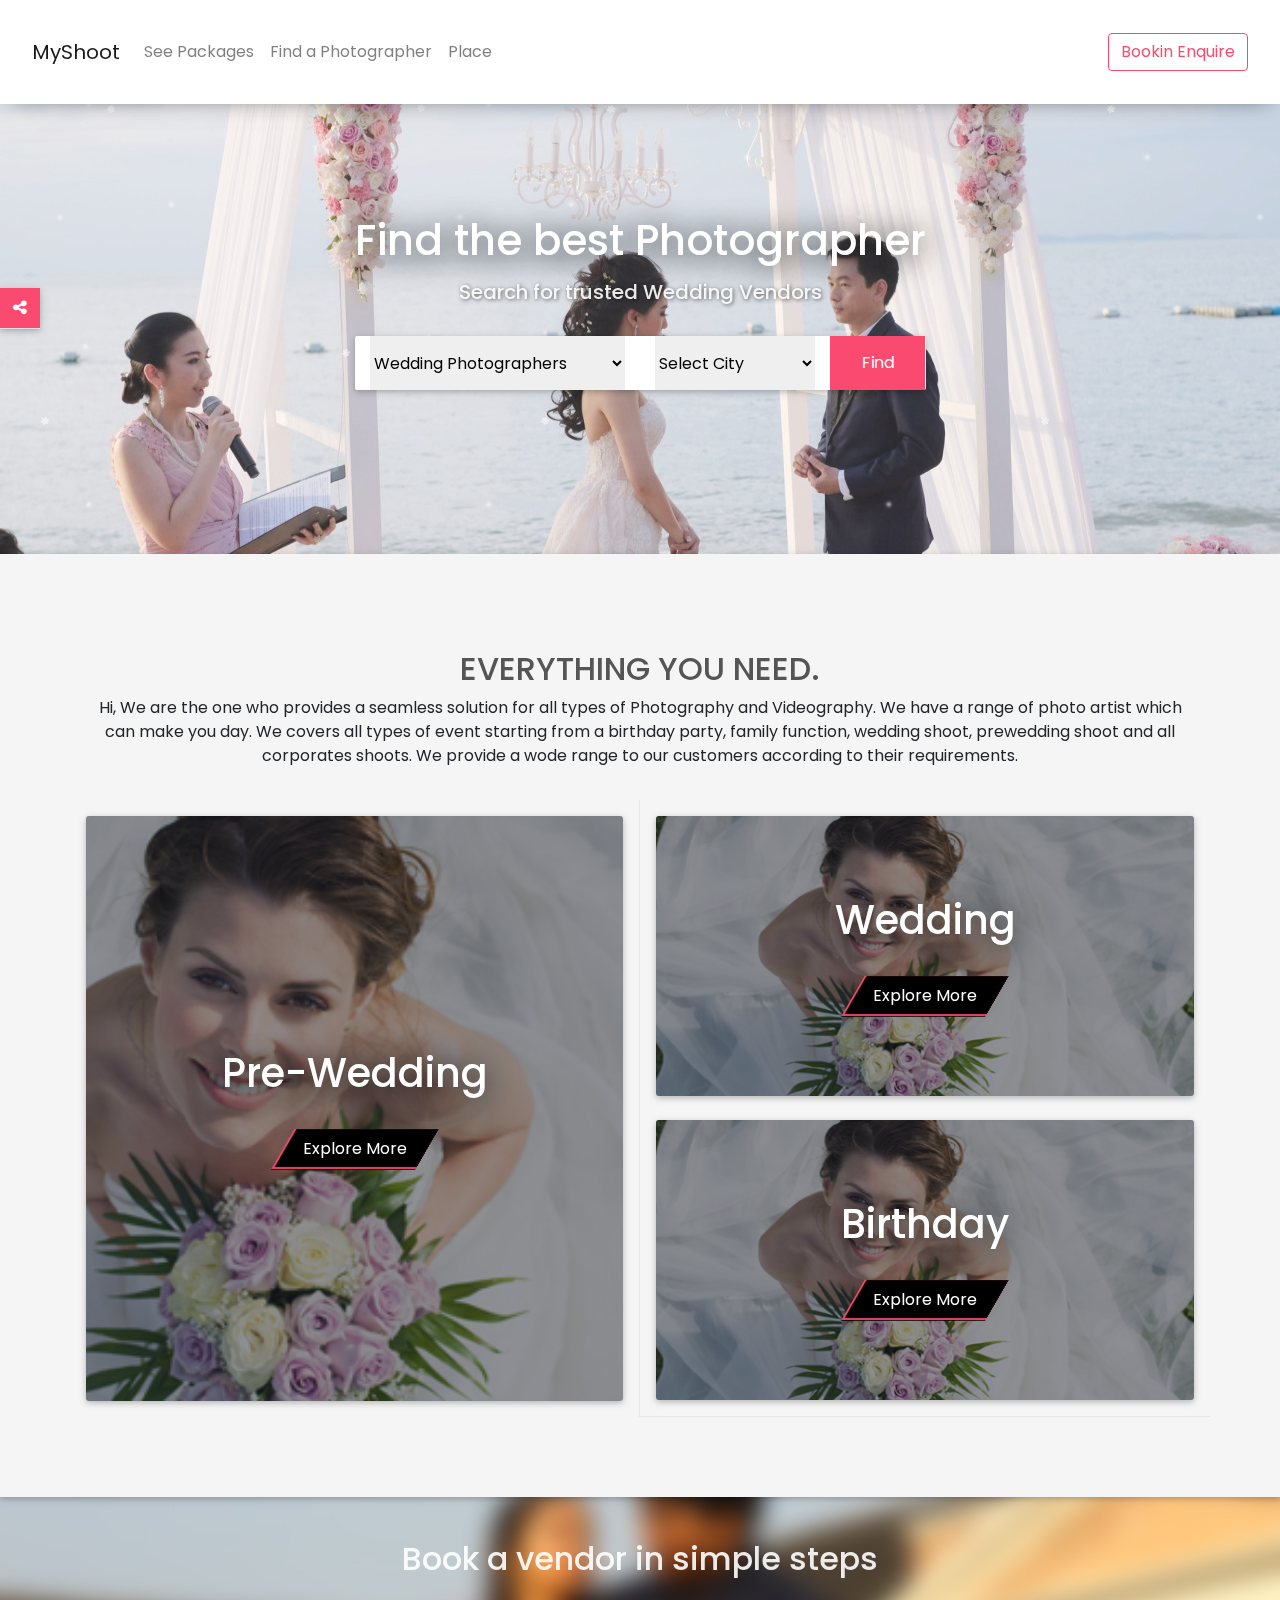
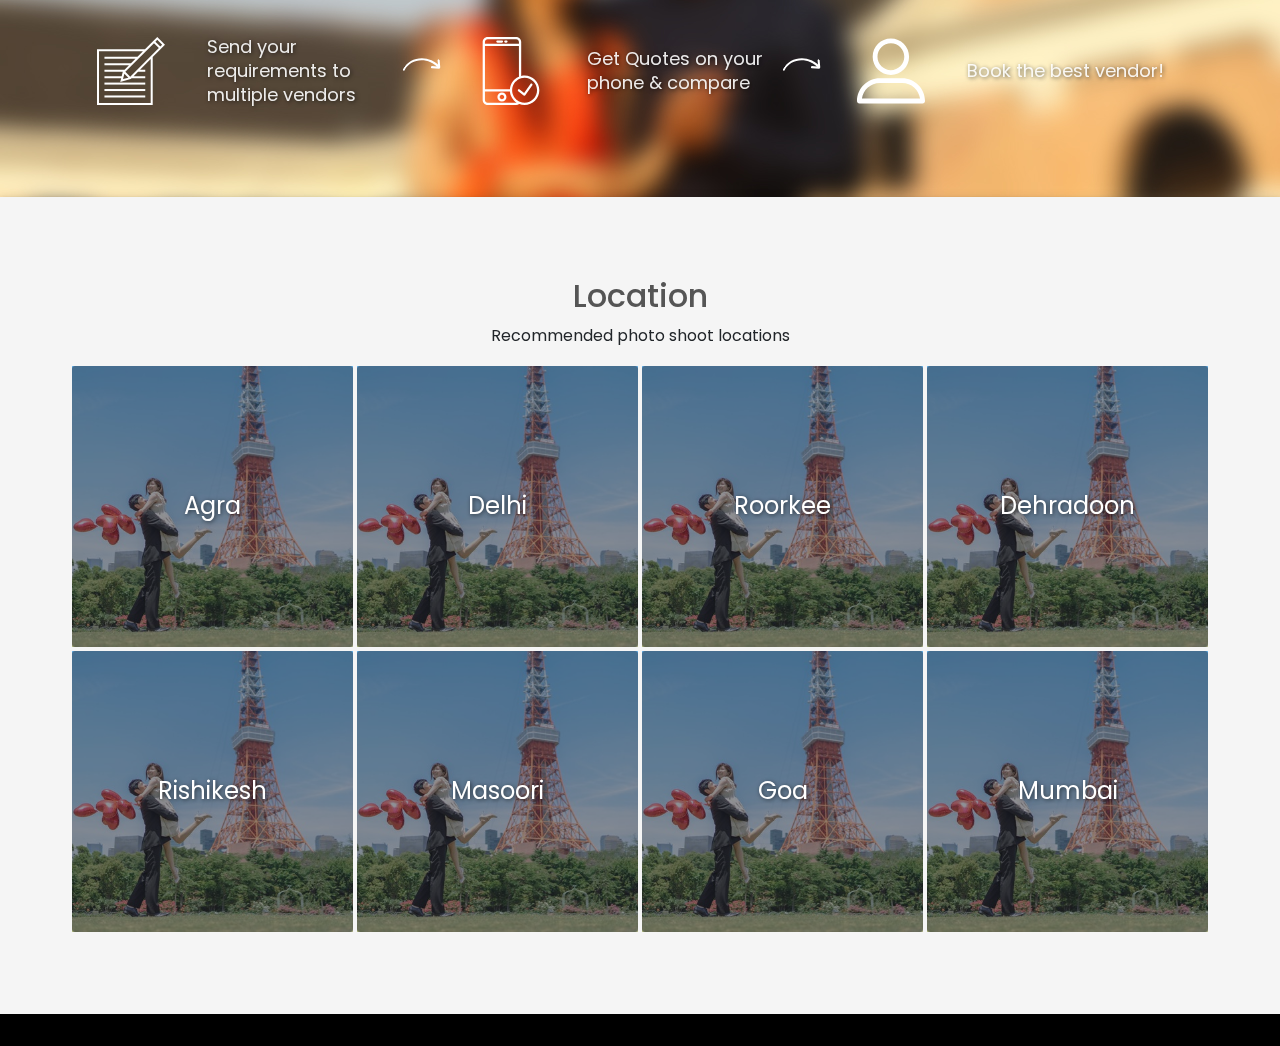
==== commit cf227716: "social icon updated" ====
--- a/index.html
+++ b/index.html
@@ -226,31 +226,39 @@
 	    	</div>
 	    </div>
 
-	    <div class="social">
-	    	<div>
-		    	<a href="#" class="facebook" target="_blank">
-			    	<i class="fa fa-facebook"></i> 
-			    	<span>Facebook</span>
+	    <div id="social">
+	    	<div class="icon">
+		    	<a href="#" class="share">
+			    	<i class="fa fa-share-alt"></i> 
+			    	<span>click me</span>
 		    	</a>
 		  	</div>
-		  	<div>
-		    	<a href="#" class="whatsapp" target="_blank">
-			    	<i class="fa fa-whatsapp"></i> 
-			    	<span>Whatsapp</span>
-		    	</a>
-		  	</div>
-		  	<div>
-		    	<a href="#" class="email" target="_blank">
-			    	<i class="fa fa-envelope"></i> 
-			    	<span>Mail</span>
-		    	</a>
-		  	</div>
-		  	<div>
-		    	<a href="#" class="instagram" target="_blank">
-			    	<i class="fa fa-instagram"></i> 
-			    	<span>Instagram</span>
-		    	</a>
-		  	</div>
+		  	<ul>
+		    	<li>
+			    	<a href="#" class="facebook" target="_blank">
+				    	<i class="fa fa-facebook"></i> 
+				    	<span>Facebook</span>
+			    	</a>
+			  	</li>
+			  	<li>
+			    	<a href="#" class="whatsapp" target="_blank">
+				    	<i class="fa fa-whatsapp"></i> 
+				    	<span>Whatsapp</span>
+			    	</a>
+			  	</li>
+			  	<li>
+			    	<a href="#" class="email" target="_blank">
+				    	<i class="fa fa-envelope"></i> 
+				    	<span>Mail</span>
+			    	</a>
+			  	</li>
+			  	<li>
+			    	<a href="#" class="instagram" target="_blank">
+				    	<i class="fa fa-instagram"></i> 
+				    	<span>Instagram</span>
+			    	</a>
+			  	</li>
+		  	</ul>
 		</div>
 
 	</div><!--outer-wrapper closed-->
@@ -258,6 +266,28 @@
 		
 	</footer>
 
+	<script>
+		//scroll for social share
+		$(window).scroll(function() {    
+		    var scroll = $(window).scrollTop();
+		     //console.log(scroll);
+		    if (scroll >= 50) {
+		        //console.log('a');
+		        $("#social").addClass("change");
+		    } else {
+		        //console.log('a');
+		        $("#social").removeClass("change");
+		    }
+		});
+		$(document).ready(function(){
+			$("#social ul li").hide();
+		    $("#social .icon").click(function(){
+		        $("#social ul li").toggle( );
+		    });
+		});
+
+	</script>
+
 		
 		<script src="https://code.jquery.com/jquery-3.3.1.slim.min.js" integrity="sha384-q8i/X+965DzO0rT7abK41JStQIAqVgRVzpbzo5smXKp4YfRvH+8abtTE1Pi6jizo" crossorigin="anonymous"></script>
 		<script src="https://cdnjs.cloudflare.com/ajax/libs/popper.js/1.14.3/umd/popper.min.js" integrity="sha384-ZMP7rVo3mIykV+2+9J3UJ46jBk0WLaUAdn689aCwoqbBJiSnjAK/l8WvCWPIPm49" crossorigin="anonymous"></script>
--- a/css/global.css
+++ b/css/global.css
@@ -4,7 +4,9 @@
   font-family: 'Poppins', sans-serif; }
 
 ul, li {
-  list-style: none; }
+  list-style: none;
+  padding: 0;
+  margin: 0; }
 
 header .navbar {
   padding: 2rem;
@@ -269,13 +271,13 @@
       color: #fff;
       text-shadow: 1px 1px 4px rgba(0, 0, 0, 0.6); }
 
-.social {
+#social {
   z-index: 67;
   position: fixed;
-  top: calc(432px);
+  top: 18em;
   box-shadow: 0 2px 5px 0 rgba(0, 0, 0, 0.16), 0 2px 10px 0 rgba(0, 0, 0, 0.12);
   transition: box-shadow .25s; }
-  .social a {
+  #social a {
     color: #fff;
     display: block;
     height: 40px;
@@ -285,11 +287,11 @@
     width: 40px;
     margin-bottom: 1px;
     z-index: 2; }
-    .social a:hover > span {
+    #social a:hover > span {
       visibility: visible;
       left: 41px;
       opacity: 1; }
-    .social a span {
+    #social a span {
       line-height: 40px;
       left: 60px;
       position: absolute;
@@ -299,26 +301,35 @@
       transition-duration: 0.5s;
       z-index: 1;
       opacity: 0; }
-  .social .facebook {
+  #social .share {
+    background-color: #fa4a6f; }
+    #social .share span {
+      background-color: #fa4a6f; }
+  #social .facebook {
     background-color: #4867aa; }
-    .social .facebook span {
+    #social .facebook span {
       background-color: #4867aa; }
-  .social .twitter {
+  #social .twitter {
     background-color: #7D3895; }
-    .social .twitter span {
+    #social .twitter span {
       background-color: #7D3895; }
-  .social .email {
+  #social .email {
     background-color: #d54b3d; }
-    .social .email span {
+    #social .email span {
       background-color: #d54b3d; }
-  .social .whatsapp {
+  #social .whatsapp {
     background-color: #4bc75a; }
-    .social .whatsapp span {
+    #social .whatsapp span {
       background-color: #4bc75a; }
-  .social .instagram {
+  #social .instagram {
     background-color: #cd2e8a; }
-    .social .instagram span {
+    #social .instagram span {
       background-color: #cd2e8a; }
+  #social.change {
+    top: 20% !important;
+    -webkit-transition: .5s;
+    -moz-transition: .5s;
+    transition: .5s; }
 
 footer {
   background: #000000;
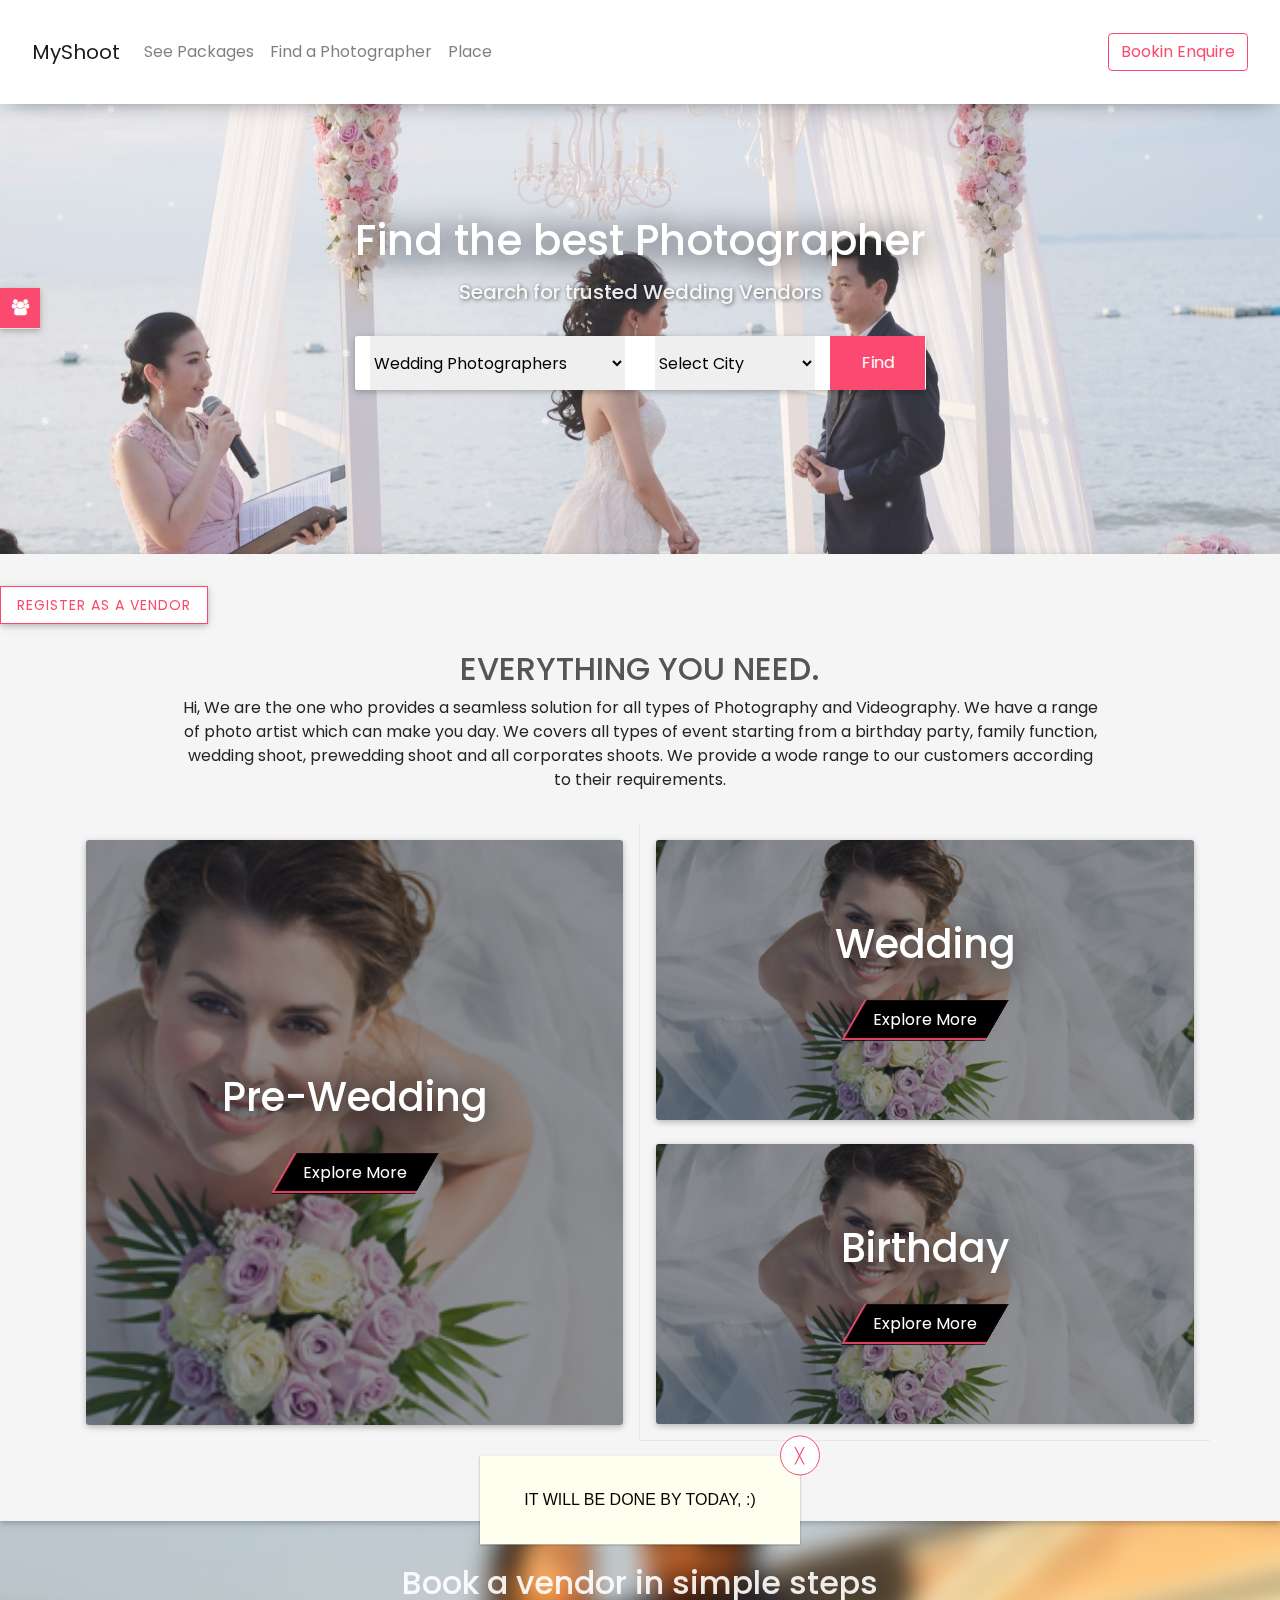
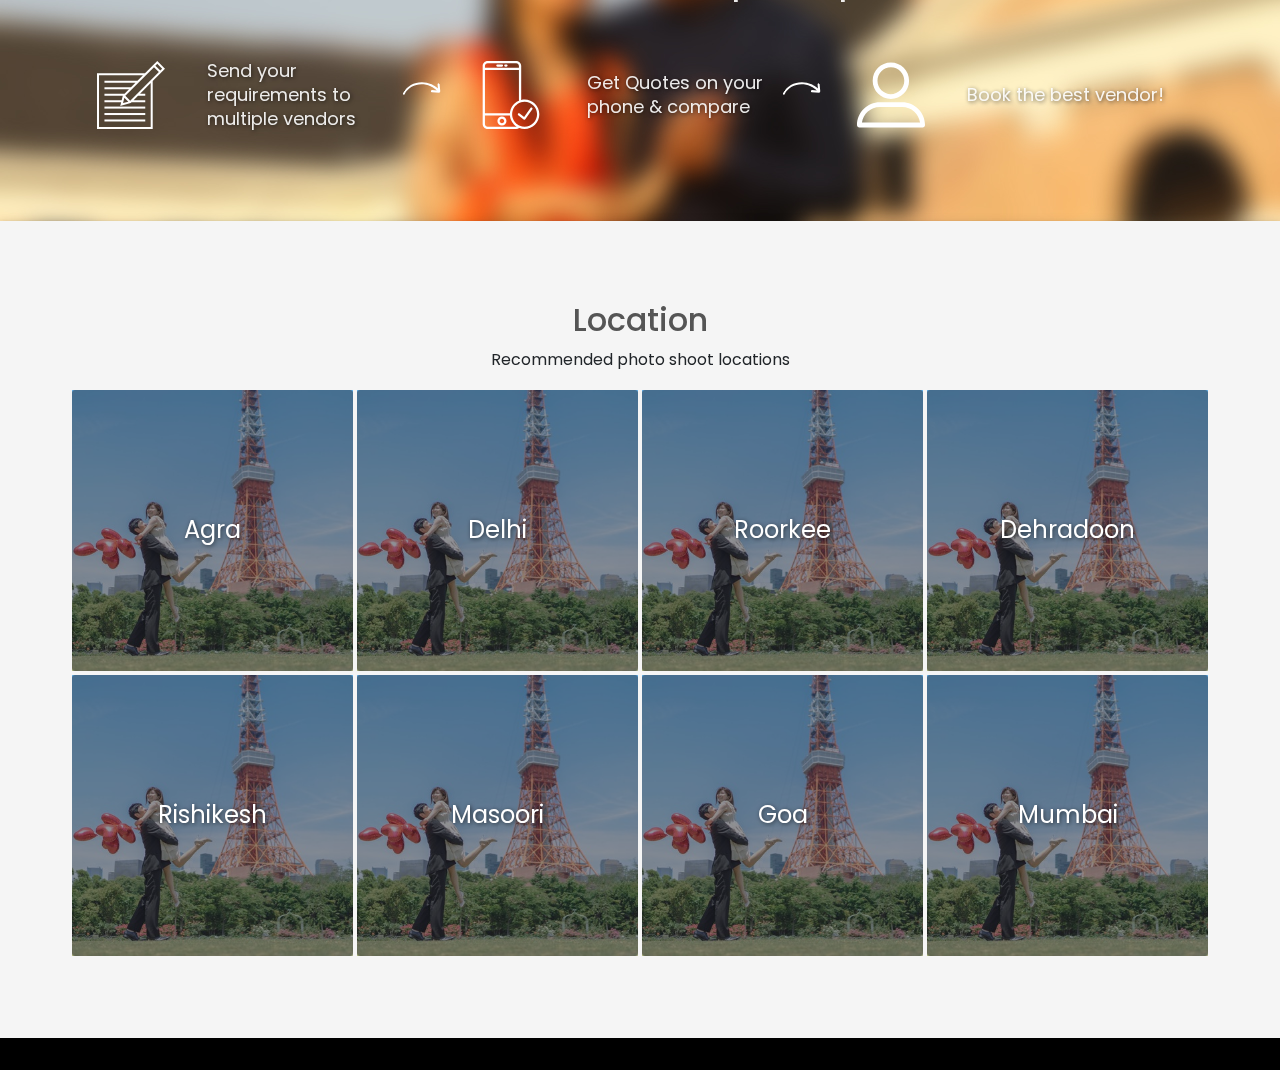
==== commit cf7cfaf0: "weddind.html" ====
--- a/index.html
+++ b/index.html
@@ -13,6 +13,7 @@
 	<script src="https://ajax.googleapis.com/ajax/libs/jquery/3.3.1/jquery.min.js"></script> -->
 	<link rel="stylesheet" href="css/global.css">
 	<link rel="stylesheet" href="thirdParty/font-awesome/css/font-awesome.min.css">
+	<!-- <link rel="stylesheet" href="thirdParty/animate.css"> -->
 	<script src="thirdParty/js/jquery-1.11.4.min.js"></script>
 </head>
 <style type="text/css">
@@ -84,15 +85,55 @@
 			 </div>	
 		</div><!--parallaxContainer closed-->
 
+		<div class="registration">
+			<button type="button" class="main-btn-rect popup-btn  bounce" data-popup="popup-reg">Register as a Vendor</button>
+			<div id="popup-reg" class="popup">
+			  <div class="popup-content">
+			    <div class="event-header">
+			      <h6>It will be done by today, :)</h6>
+			    </div>
+			      <form id="send" class="send-form">
+			        <!-- <div class="form-group">
+			          <input type="text" placeholder="Enter name..." id="name" name="name" required="required">
+			          <label for="name">
+			            <i class="fa fa-user"></i>
+			          </label>
+			        </div>
+			        <div class="form-group">
+			          <input type="tel" placeholder="Enter phone..." id="phone" name="phone" required="required">
+			          <label for="phone">
+			            <i class="fa fa-phone"></i>
+			          </label>
+			        </div>
+			        <div class="form-group">
+			          <input type="email" placeholder="Enter mail..." id="mail" name="mail" required="required">
+			          <label for="mail">
+			            <i class="fa fa-envelope"></i>
+			          </label>
+			        </div>
+			        <div class="form-group">
+			          <textarea placeholder="Enter message..." name="text" id="text"></textarea>
+			          <label for="text" class="txt">
+			            <i class="fa fa-commenting"></i>
+			          </label>
+			        </div>
+			        <button type="submit" class="main-btn-rect" name="text" value="Send">
+			          <i class="fa fa-paper-plane"></i>Send</button> -->
+			      </form>
+			    <span class="fade-out main-btn-circle">╳</span>
+			  </div>
+			</div>
+		</div>
+
 		<div class="wrapper shoot"><!--wrapper start-->
 			<div class="container">
 				<div class="row">
-						<div class="col-md-12 shoot__type">
+						<div class="col-md-10 shoot__type">
 							<h2>EVERYTHING YOU NEED.</h2>
 							<p>Hi, We are the one who provides a seamless solution for all types of Photography and Videography. We have a range of photo artist which can make you day. We covers all types of event starting from a birthday party, family function, wedding shoot, prewedding shoot and all corporates shoots. We provide a wode range to our customers according to their requirements.</p>
 						</div>
 						<div class="col-md-6 shoot__type" style="border-right: 1px solid #eae6e6;" >
-							<a href="#" style="background-image: url(img/thumb/01.jpg)">
+							<a href="wedding.html" style="background-image: url(img/thumb/01.jpg)">
 								<div class="content-container">
 									<h2>Pre-Wedding</h2>
 									<div class="button scan-glitch">
@@ -229,7 +270,7 @@
 	    <div id="social">
 	    	<div class="icon">
 		    	<a href="#" class="share">
-			    	<i class="fa fa-share-alt"></i> 
+			    	<i class="fa fa-users"></i> 
 			    	<span>click me</span>
 		    	</a>
 		  	</div>
@@ -261,6 +302,10 @@
 		  	</ul>
 		</div>
 
+		<!------pop-up form start----->
+		
+		<!------pop-up form closed----->
+
 	</div><!--outer-wrapper closed-->
 	<footer>
 		
@@ -279,13 +324,27 @@
 		        $("#social").removeClass("change");
 		    }
 		});
+
 		$(document).ready(function(){
 			$("#social ul li").hide();
 		    $("#social .icon").click(function(){
 		        $("#social ul li").toggle( );
 		    });
+
+		    //pop-up form //https://codepen.io/0neLife/pen/jKPMwE
+
+		     $('.popup-btn').click(function(){ 
+			    var popupBlock = $('#'+$(this).data('popup'));
+			    popupBlock.addClass('active')
+			      .find('.fade-out').click(function(){
+			        popupBlock.css('opacity','0').find('.popup-content').css('margin-top','350px');        
+			        setTimeout(function(){
+			          $('.popup').removeClass('active');
+			          popupBlock.css('opacity','').find('.popup-content').css('margin-top','');
+			        }, 600);
+			      });
+			 });
 		});
-
 	</script>
 
 		
--- a/css/global.css
+++ b/css/global.css
@@ -7,6 +7,18 @@
   list-style: none;
   padding: 0;
   margin: 0; }
+
+.btn-outline-success:not(:disabled):not(.disabled):active {
+  background: transparent;
+  border-color: transparent; }
+
+.btn-outline-success.focus, .btn-outline-success:focus {
+  box-shadow: none !important;
+  border-color: #fa4a6f !important; }
+
+input:focus, textarea:focus, select:focus {
+  outline-offset: 0 !important;
+  outline: none !important; }
 
 header .navbar {
   padding: 2rem;
@@ -62,7 +74,7 @@
   justify-content: center;
   color: rgba(255, 255, 255, 0.9); }
   .parallaxContainer section {
-    z-index: 312;
+    z-index: 31;
     text-align: center; }
     .parallaxContainer section h1 {
       font-size: 42px;
@@ -131,7 +143,8 @@
   text-align: center;
   transition: box-shadow .25s; }
   .wrapper.shoot .shoot__type {
-    padding: 1rem; }
+    padding: 1rem;
+    margin: 0 auto; }
     .wrapper.shoot .shoot__type h2 {
       color: #555; }
     .wrapper.shoot .shoot__type a {
@@ -271,6 +284,240 @@
       color: #fff;
       text-shadow: 1px 1px 4px rgba(0, 0, 0, 0.6); }
 
+.detail-tabs .nav-tabs {
+  border-bottom: none; }
+  .detail-tabs .nav-tabs .nav-link {
+    color: #495057;
+    background: #ffffff;
+    margin-right: .5rem;
+    border: 1px solid #eae6e6;
+    border-bottom: none;
+    border-radius: 0;
+    transition: box-shadow .25s;
+    box-shadow: 3px 0px 5px -5px rgba(0, 0, 0, 0.16), 1px -3px 8px 0 rgba(0, 0, 0, 0.12); }
+    .detail-tabs .nav-tabs .nav-link.active {
+      color: #ffffff;
+      border-radius: 0;
+      background-color: #fa4a6f;
+      /*border: 4px solid $green;*/ }
+.detail-tabs .tab-content {
+  min-height: 500px;
+  background: #ffffff;
+  box-shadow: 0 2px 5px 0 rgba(0, 0, 0, 0.16), 0 2px 10px 0 rgba(0, 0, 0, 0.12);
+  transition: box-shadow .25s; }
+  .detail-tabs .tab-content .tab-pane {
+    padding: 1rem;
+    border: 1px solid #eae6e6;
+    border-bottom: none; }
+    .detail-tabs .tab-content .tab-pane.active {
+      /*border-top:1px solid $pink;*/ }
+
+/*---------------------------pop-up form---------------------*/
+.registration {
+  /*right:0;*/
+  top: 586px;
+  z-index: 86;
+  position: fixed;
+  -webkit-animation: mymove 5s forwards linear;
+  /* Safari 4.0 - 8.0 */
+  -webkit-animation-delay: 1s;
+  /* Safari 4.0 - 8.0 */
+  animation: mymove 5s forwards linear;
+  animation-delay: 1s; }
+
+.popup-btn {
+  /*position: absolute!important;
+  top: 55%;
+  left: 50%;*/
+  /*transform: translate(-50%,-50%);*/ }
+
+.main-btn-rect,
+.main-btn-circle {
+  position: relative;
+  margin: 0;
+  color: #fa4a6f;
+  background-color: #ffffff;
+  border: 1px solid #fa4a6f;
+  text-transform: uppercase;
+  font-size: 14px;
+  letter-spacing: 1px;
+  outline: none;
+  cursor: pointer;
+  z-index: 100; }
+
+.main-btn-rect {
+  line-height: 30px;
+  padding: .2rem 1rem;
+  box-shadow: 0 2px 5px 0 rgba(0, 0, 0, 0.16), 0 2px 10px 0 rgba(0, 0, 0, 0.12);
+  transition: box-shadow .25s; }
+
+.main-btn-rect:before,
+.main-btn-rect:after {
+  position: absolute;
+  content: '';
+  top: 0;
+  width: 0%;
+  height: 100%;
+  background-color: rgba(255, 255, 240, 0.2);
+  -webkit-transition: width 0.3s;
+  -o-transition: width 0.3s;
+  transition: width 0.3s; }
+
+.main-btn-rect:before {
+  left: 0; }
+
+.main-btn-rect:after {
+  right: 0; }
+
+.main-btn-rect:hover:before,
+.main-btn-rect:hover:after {
+  width: 50%; }
+
+.main-btn-circle {
+  height: 40px;
+  width: 40px;
+  -webkit-border-radius: 50%;
+  border-radius: 100%;
+  line-height: 40px;
+  -webkit-transition: box-shadow 0.3s;
+  -o-transition: box-shadow 0.3s;
+  transition: box-shadow 0.3s; }
+
+.main-btn-circle:hover {
+  -webkit-box-shadow: inset 2px 1px 0px 20px rgba(255, 255, 240, 0.2);
+  -moz-box-shadow: inset 2px 1px 0px 20px rgba(255, 255, 240, 0.2);
+  box-shadow: inset 2px 1px 0px 20px rgba(255, 255, 240, 0.2); }
+
+.popup {
+  position: fixed;
+  top: 100%;
+  width: 100%;
+  height: 100%;
+  z-index: 10001; }
+
+.popup.active {
+  top: 0;
+  left: 0;
+  background-color: rgba(3, 3, 3, 0.98);
+  transition: background-color .6s ,opacity .6s; }
+
+.popup .main-btn-rect {
+  padding: 10px 100px; }
+
+.popup .popup-content {
+  position: absolute;
+  top: 50%;
+  left: 50%;
+  max-height: 568px;
+  min-width: 320px;
+  margin-top: 150px;
+  padding: 25px;
+  background-color: #FFFFF0;
+  color: #070000;
+  -webkit-box-shadow: 0 1px 3px rgba(0, 0, 0, 0.12), 0 1px 2px rgba(0, 0, 0, 0.24);
+  box-shadow: 0 1px 3px rgba(0, 0, 0, 0.12), 0 1px 2px rgba(0, 0, 0, 0.24);
+  -ms-transform: translateX(-50%) translateY(-50%);
+  transform: translateX(-50%) translateY(-50%);
+  -webkit-transform: translateX(-50%) translateY(-50%);
+  -moz-transform: translateX(-50%) translateY(-50%);
+  -o-transform: translateX(-50%) translateY(-50%);
+  transition: margin .6s;
+  -webkit-transition: margin .6s;
+  -moz-transition: margin .6s;
+  -o-transition: margin .6s; }
+
+.popup.active .popup-content {
+  margin-top: 0px; }
+
+.popup-content h6 {
+  display: table;
+  font-size: 16px;
+  text-align: center;
+  margin: 10px auto;
+  font-family: 'Roboto',sans-serif;
+  text-transform: uppercase;
+  font-weight: 100; }
+
+.form-group {
+  position: relative;
+  width: 90%;
+  margin: 0px auto; }
+
+form#send input, form#send textarea {
+  position: relative;
+  margin-bottom: 32px;
+  width: 100%;
+  height: 29px;
+  font-family: 'RobotoLight', sans-serif;
+  text-indent: 20px;
+  background-color: transparent;
+  outline: 0;
+  border: none;
+  border-bottom: 1px solid #070000;
+  -webkit-transition: border 0.6s;
+  -o-transition: border 0.6s;
+  transition: border 0.6s; }
+
+form#send input:focus,
+form#send textarea:focus {
+  border-bottom: 1px solid #3fada8; }
+
+form#send label {
+  position: absolute;
+  top: 0;
+  line-height: 28px;
+  -webkit-transition: color .5s;
+  -o-transition: color .5s;
+  transition: color .5s; }
+
+form#send input:focus + label,
+form#send textarea:focus + label {
+  color: #3fada8; }
+
+form#send .txt {
+  line-height: 22px;
+  left: 2px; }
+
+form#send .main-btn-rect {
+  position: relative;
+  display: block;
+  padding: 12px 80px;
+  margin: 0px auto;
+  font-size: 14px; }
+
+form#send .main-btn-rect i {
+  margin-right: 5px; }
+
+.popup .fade-out {
+  position: absolute;
+  top: -20px;
+  right: -20px;
+  text-align: center;
+  font-size: 15px; }
+
+@-webkit-keyframes mymove {
+  0% {
+    left: 0px; }
+  100% {
+    left: calc(100% - 208px); } }
+@keyframes mymove {
+  0% {
+    left: 0px; }
+  100% {
+    left: calc(100% - 208px); } }
+@keyframes bounce {
+  from, 20%, 53%, 80%, to {
+    animation-timing-function: cubic-bezier(0.215, 0.61, 0.355, 1);
+    transform: translate3d(0, 0, 0); }
+  40%, 43% {
+    animation-timing-function: cubic-bezier(0.755, 0.05, 0.855, 0.06);
+    transform: translate3d(0, -30px, 0); }
+  70% {
+    animation-timing-function: cubic-bezier(0.755, 0.05, 0.855, 0.06);
+    transform: translate3d(0, -15px, 0); }
+  90% {
+    transform: translate3d(0, -4px, 0); } }
+/*---------------------------global code---------------------*/
 #social {
   z-index: 67;
   position: fixed;
@@ -335,66 +582,6 @@
   background: #000000;
   padding: 1rem 0; }
 
-/*.wrapper.shoot {*/
-	/*position: fixed;
-	background: #000000;
-    right: 0;
-    height: 100%;*/
-  /*  position: relative;
-
-	a {
-		 position: relative;
-		 width: (100%/3);*/
-/* width: (100% - 5%);*/
-/* margin: 7px auto 0 auto;*/
-/*.shoot__type {*/
-	/*height: 100%;
-    display: flex;*/
-/*  align-items: center;
-  justify-content: center;*/
-	/*transition: box-shadow .25s;
-	box-shadow: $shadow;
-	border-radius: 2px;
-    background: center/cover no-repeat;
-    position: relative;
-    text-transform: none;*/
-	/*&:before {
- 	    content: '';
-	    background:rgba(0,0,0,0.3)*/
-/*rgba(255, 250, 251, 0.43)*/
-/*rgba(242, 239, 232, 0.5215686274509804)*/
-/*rgba(0, 0, 0, 0.47);*/
-/*#ff00001c;*/
-			  /*  width: 100%;
-			    height: 100%;
-			    display: block;
-			    position: absolute;
-			 };
-*/
-			/* section {
-			 	position: absolute;
-
-			 	h2 {
-			 		color:$white;*/
-/*#ff5aa6;*/
-		 	/*}
-		 }
-	}
-}*/
-	/*height: 100%;
-	    display: flex;
-	    padding-top: 30%;
-	    -webkit-clip-path: polygon(0% 15%, 15% 15%, 15% 0%, 85% 0%, 85% 15%, 100% 15%, 100% 85%, 85% 85%, 85% 100%, 15% 100%, 15% 85%, 0% 85%);
-clip-path: polygon(0% 15%, 15% 15%, 15% 0%, 85% 0%, 85% 15%, 100% 15%, 100% 85%, 85% 85%, 85% 100%, 15% 100%, 15% 85%, 0% 85%);
-	    align-items: center;
-	    justify-content: center;
-		transition: box-shadow .25s;
-		box-shadow: $shadow;
-		border-radius: 2px;
-	    background: center/cover no-repeat;
-	    position: relative;
-	    text-transform: none;*/
-/*}*/
 #snow {
   background: none;
   background-image: url("../img/snow/sn1.png"), url("../img/snow/sn2.png"), url("../img/snow/sn3.png");
